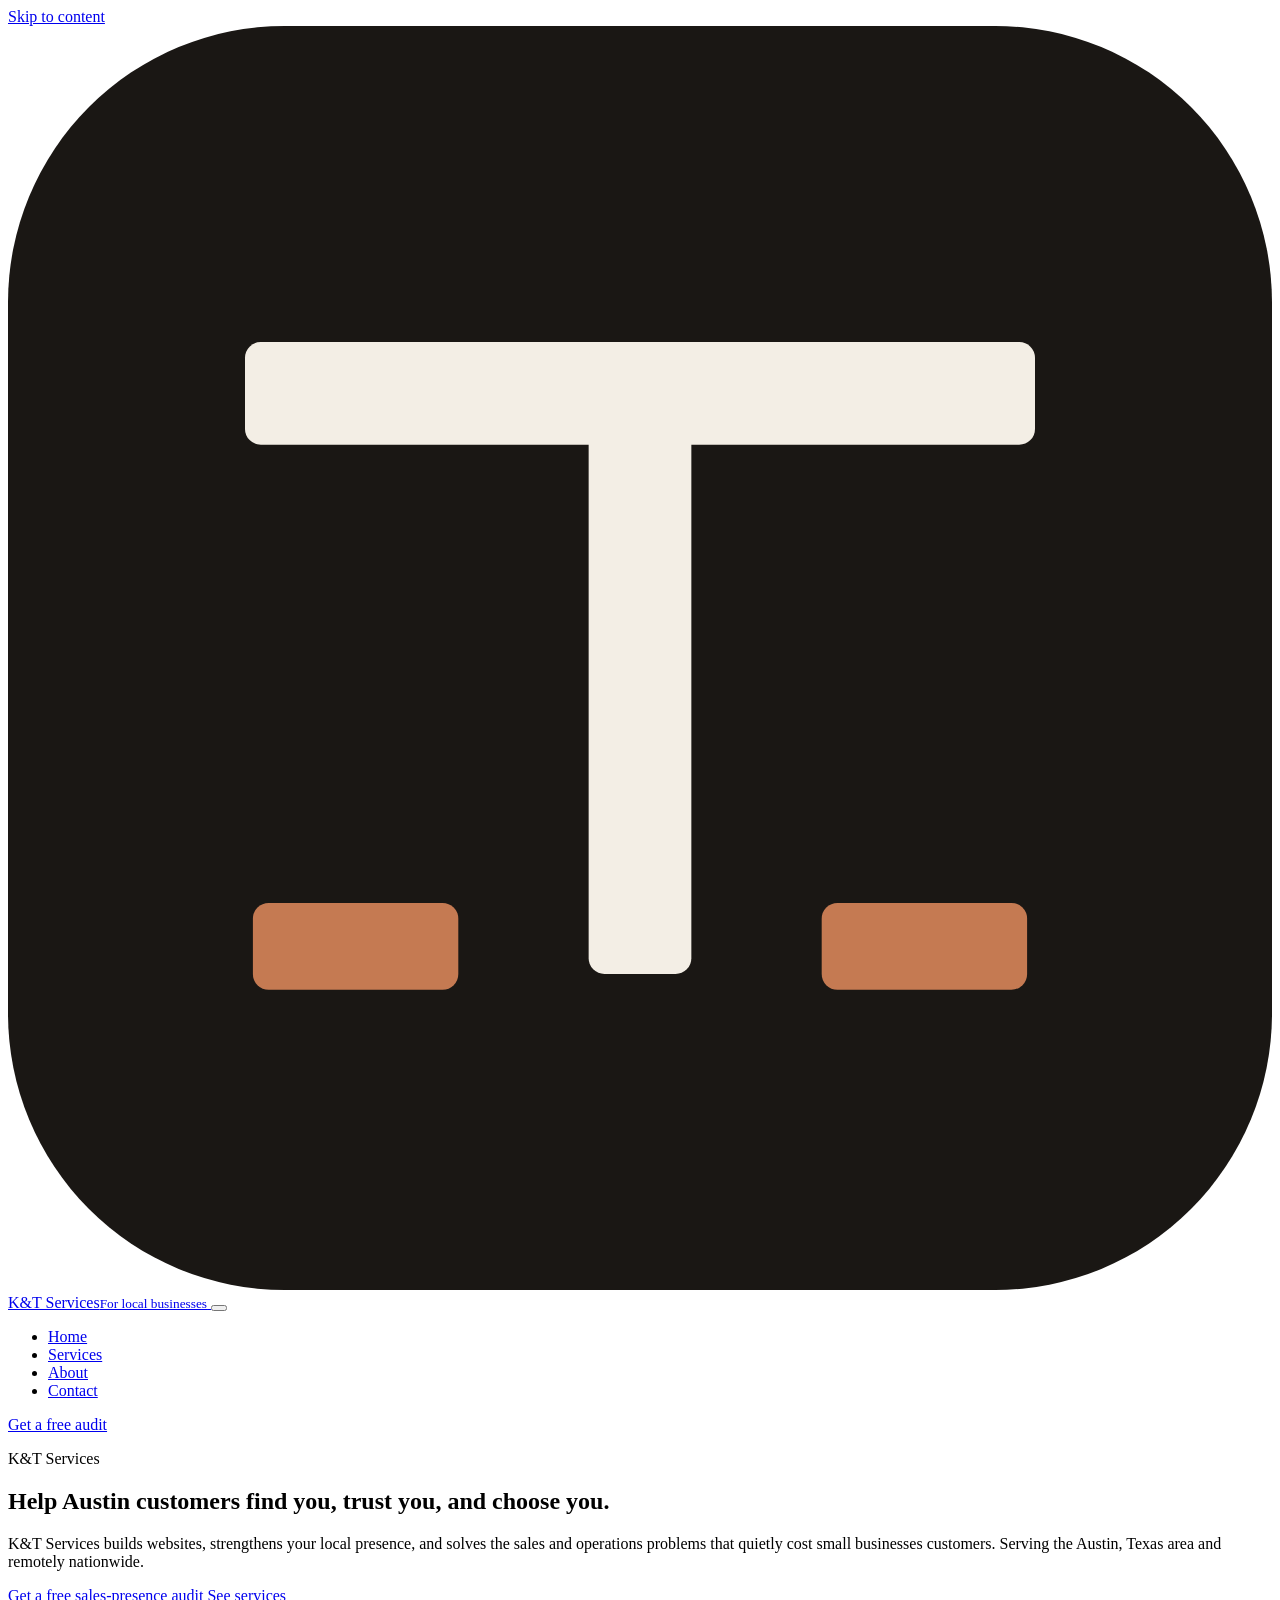
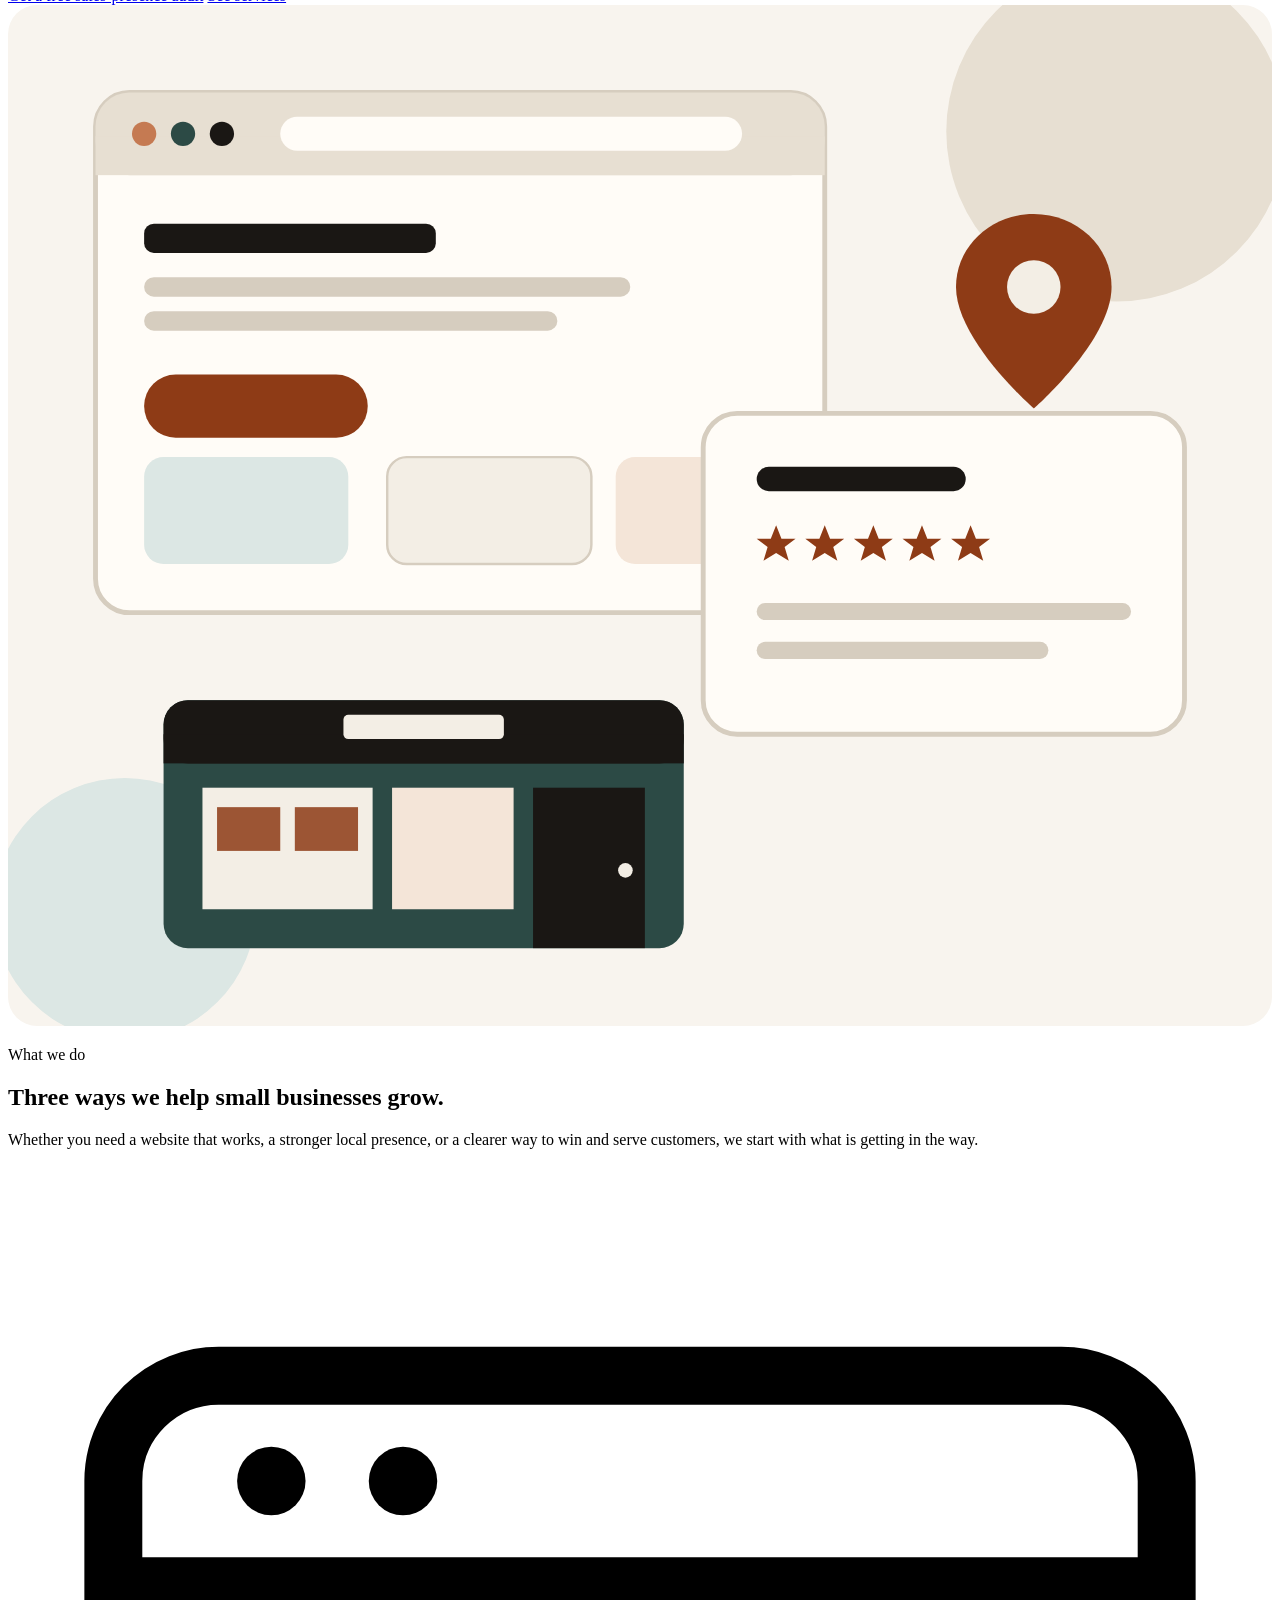
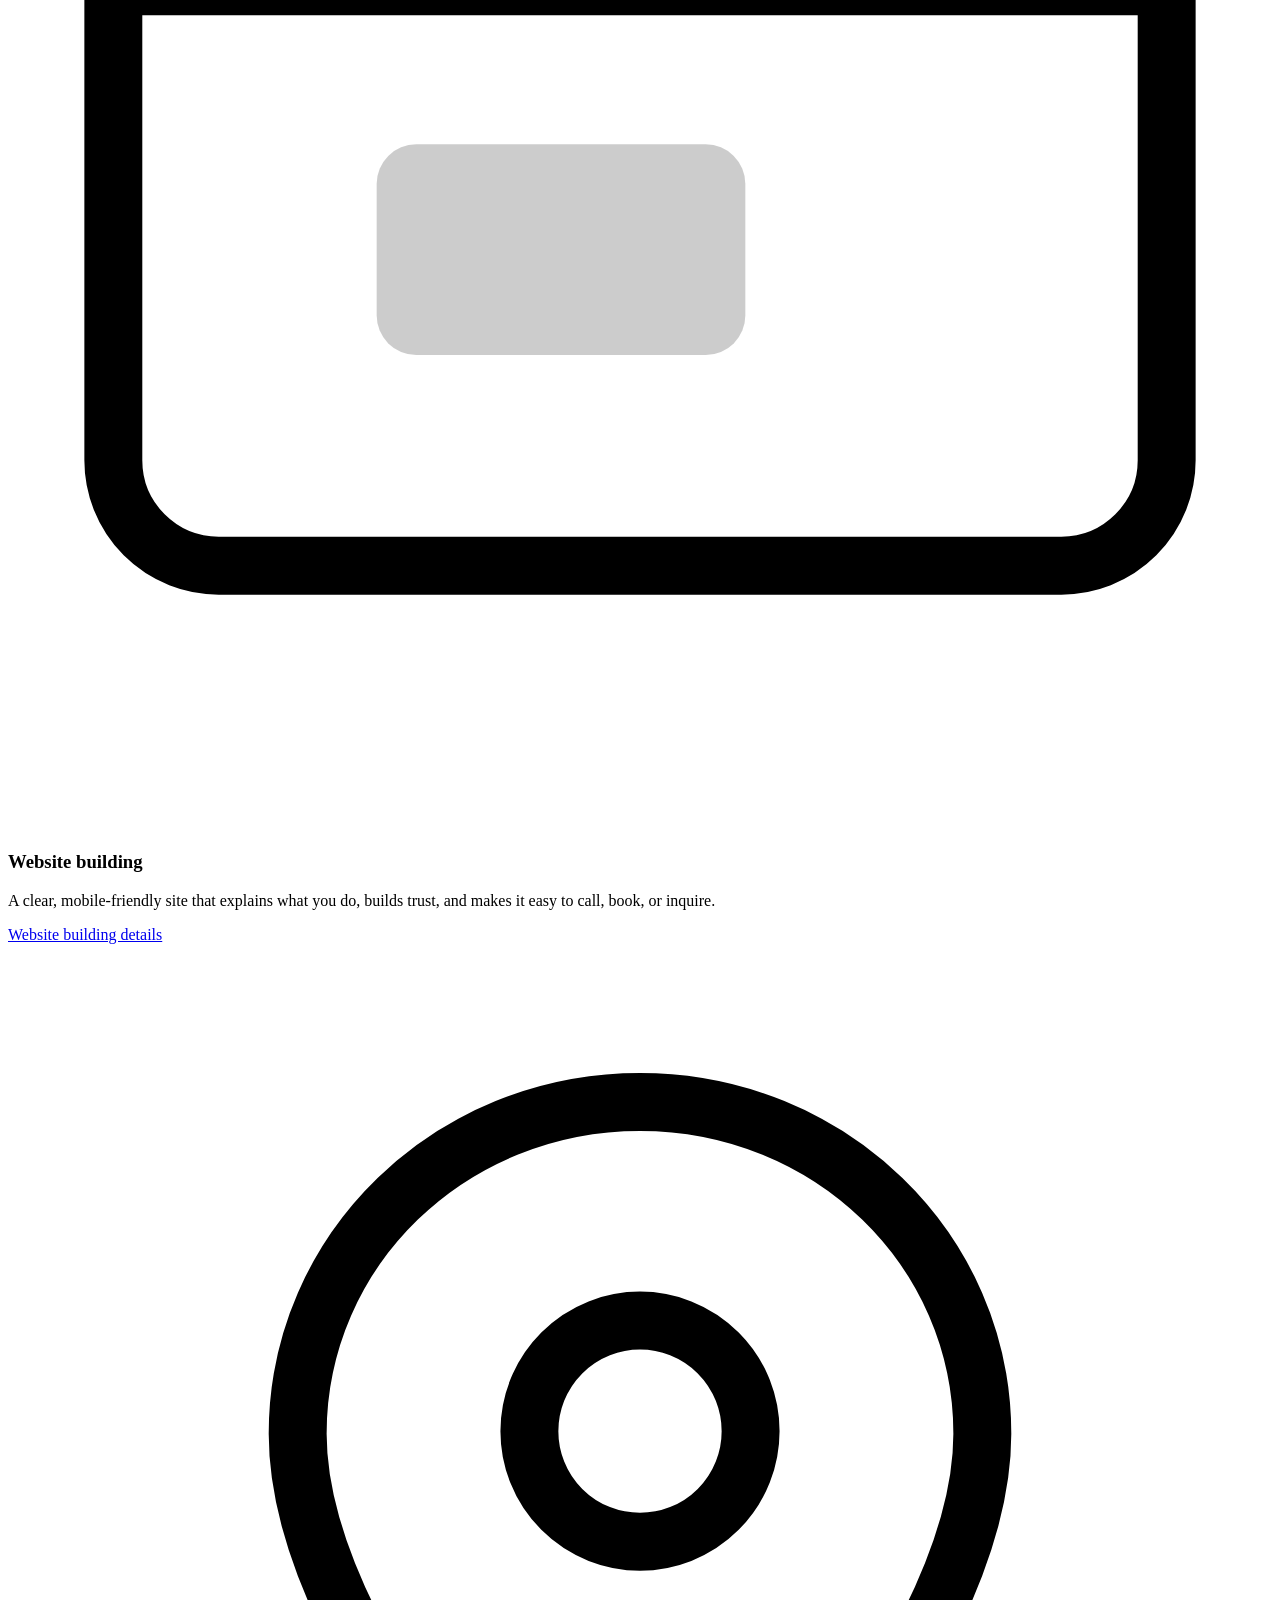
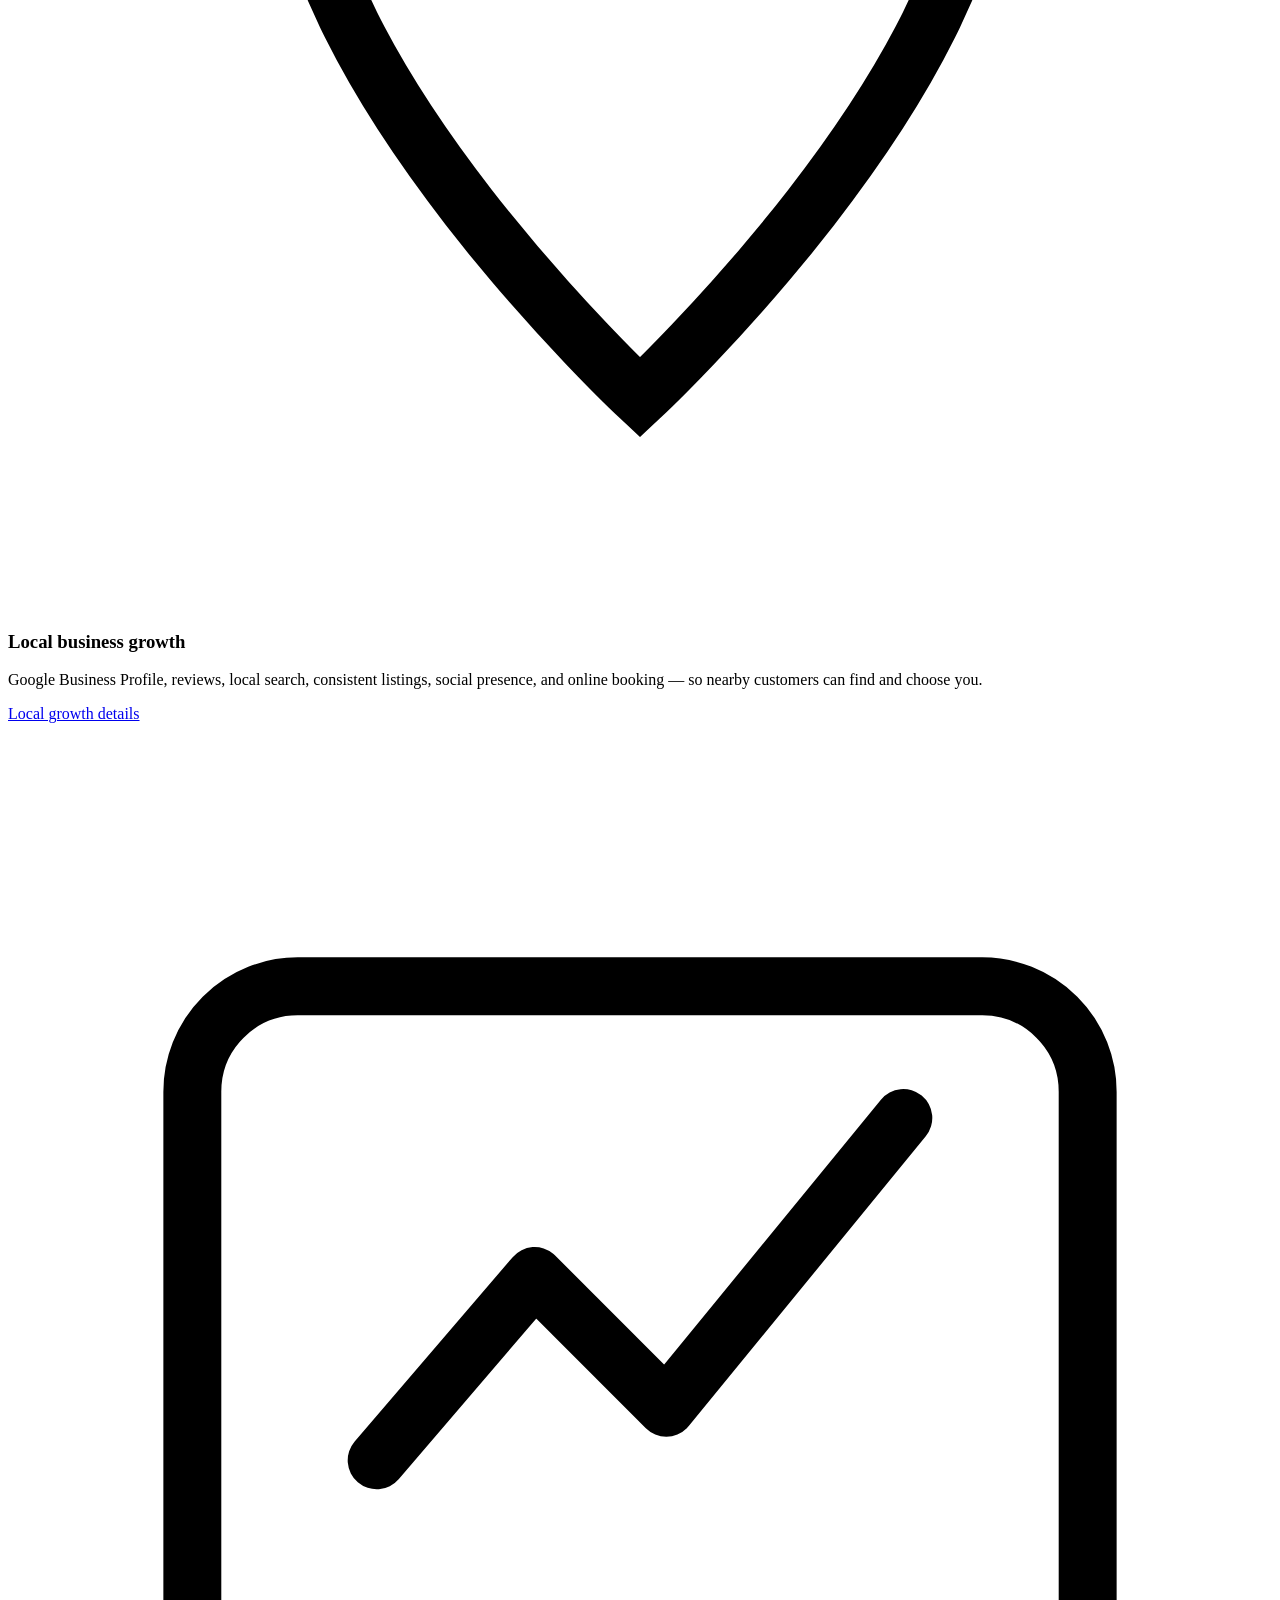
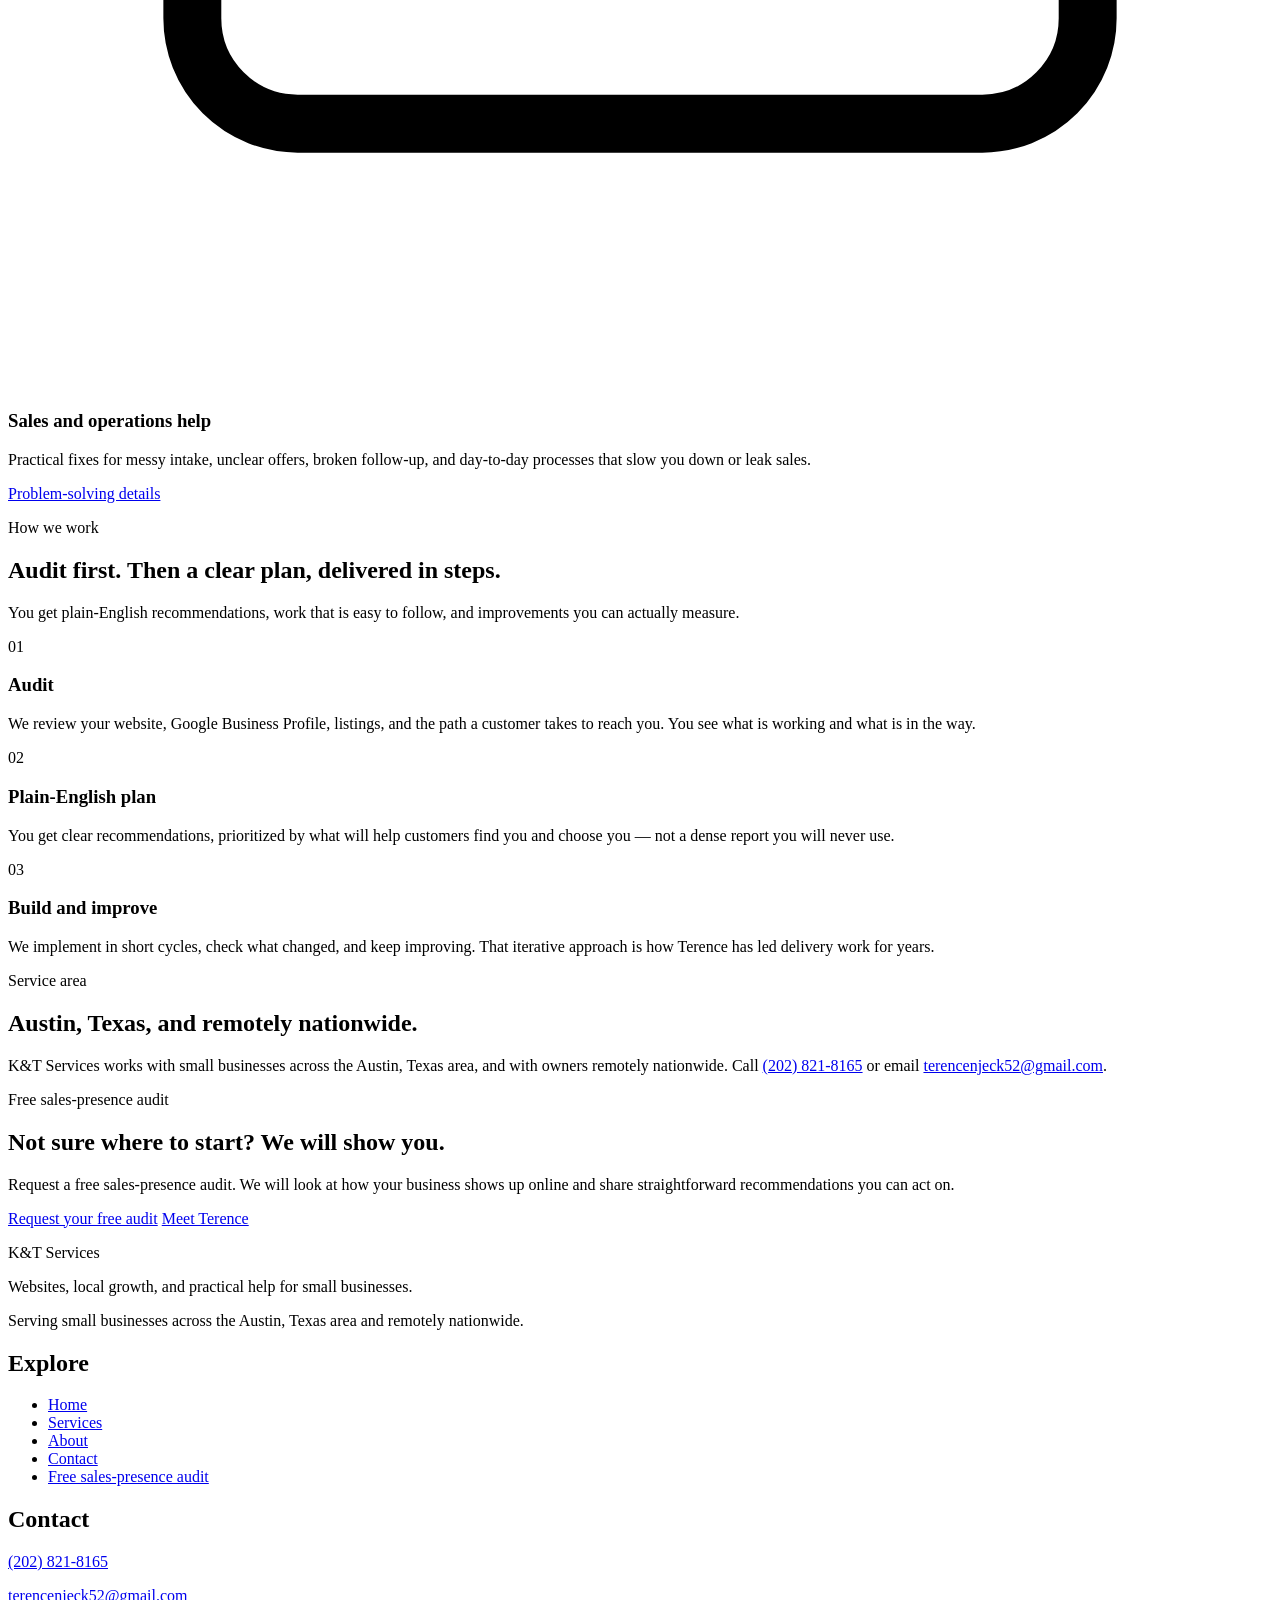
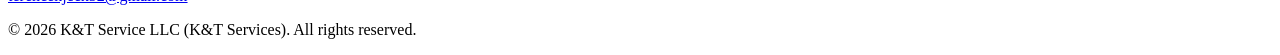
==== index.html @ d7139a8d "Austin version: change service area from DC/MD/VA to Austin, Texas" ====
<!DOCTYPE html>
<html lang="en">
<head>
  <meta charset="utf-8">
  <meta name="viewport" content="width=device-width, initial-scale=1">
  <title>K&amp;T Services | Websites &amp; Local Growth in Austin, TX</title>
  <meta name="description" content="K&amp;T Services builds websites and strengthens local visibility for small businesses in Austin, Texas, plus remote help nationwide.">
  <link rel="canonical" href="https://terencengoh.github.io/k-and-t-services/">
  <meta name="theme-color" content="#f3eee5">
  <meta property="og:type" content="website">
  <meta property="og:site_name" content="K&amp;T Services">
  <meta property="og:url" content="https://terencengoh.github.io/k-and-t-services/">
  <meta property="og:locale" content="en_US">
  <meta property="og:title" content="K&amp;T Services | Websites &amp; Local Growth in Austin, TX">
  <meta property="og:description" content="K&amp;T Services builds websites and strengthens local visibility for small businesses in Austin, Texas, plus remote help nationwide.">
  <meta name="twitter:card" content="summary">
  <meta name="twitter:title" content="K&amp;T Services | Websites &amp; Local Growth in Austin, TX">
  <meta name="twitter:description" content="K&amp;T Services builds websites and strengthens local visibility for small businesses in Austin, Texas, plus remote help nationwide.">
  <link rel="icon" href="favicon.svg" type="image/svg+xml">
  <link rel="preconnect" href="https://fonts.googleapis.com">
  <link rel="preconnect" href="https://fonts.gstatic.com" crossorigin>
  <link href="https://fonts.googleapis.com/css2?family=Source+Serif+4:opsz,wght@8..60,500;8..60,600;8..60,700&display=swap" rel="stylesheet">
  <link rel="stylesheet" href="css/styles.css">
  <script type="application/ld+json">
{
  "@context": "https://schema.org",
  "@graph": [
    {
      "@type": "ProfessionalService",
      "@id": "https://terencengoh.github.io/k-and-t-services/#business",
      "name": "K&T Services",
      "legalName": "K&T Service LLC",
      "url": "https://terencengoh.github.io/k-and-t-services/",
      "description": "K&T Services builds websites, strengthens local visibility, and helps small businesses with sales and operations. Serving small businesses across the Austin, Texas area and remotely nationwide.",
      "telephone": "+1-202-821-8165",
      "email": "terencenjeck52@gmail.com",
      "logo": {
        "@type": "ImageObject",
        "url": "https://terencengoh.github.io/k-and-t-services/favicon.svg"
      },
      "founder": {
        "@type": "Person",
        "name": "Terence Ngoh",
        "url": "https://terencengoh.github.io/k-and-t-services/about.html"
      },
      "areaServed": [
        {
          "@type": "City",
          "name": "Austin, TX"
        },
        {
          "@type": "AdministrativeArea",
          "name": "Austin metro area, Texas"
        },
        {
          "@type": "Country",
          "name": "United States"
        }
      ],
      "hasOfferCatalog": {
        "@type": "OfferCatalog",
        "name": "Small-business services",
        "itemListElement": [
          {
            "@type": "Offer",
            "itemOffered": {
              "@type": "Service",
              "name": "Website building",
              "description": "A clear, mobile-friendly website that explains what a business does, builds trust, and makes it easy to call, book, or inquire.",
              "url": "https://terencengoh.github.io/k-and-t-services/services.html#websites"
            }
          },
          {
            "@type": "Offer",
            "itemOffered": {
              "@type": "Service",
              "name": "Local business growth",
              "description": "Google Business Profile, reviews, local search, consistent listings, social presence, and online booking so nearby customers can find and choose a business.",
              "url": "https://terencengoh.github.io/k-and-t-services/services.html#local-growth"
            }
          },
          {
            "@type": "Offer",
            "itemOffered": {
              "@type": "Service",
              "name": "Sales and operations help",
              "description": "Practical fixes for messy intake, unclear offers, broken follow-up, and day-to-day processes that slow a small business down or leak sales.",
              "url": "https://terencengoh.github.io/k-and-t-services/services.html#problem-solving"
            }
          },
          {
            "@type": "Offer",
            "itemOffered": {
              "@type": "Service",
              "name": "Free sales-presence audit",
              "description": "A review of how a business shows up online, with straightforward recommendations the owner can act on.",
              "url": "https://terencengoh.github.io/k-and-t-services/contact.html"
            }
          }
        ]
      },
      "contactPoint": {
        "@type": "ContactPoint",
        "telephone": "+1-202-821-8165",
        "email": "terencenjeck52@gmail.com",
        "contactType": "customer support",
        "areaServed": [
          "Austin, TX",
          "United States"
        ],
        "availableLanguage": "English"
      }
    },
    {
      "@type": "WebSite",
      "@id": "https://terencengoh.github.io/k-and-t-services/#website",
      "url": "https://terencengoh.github.io/k-and-t-services/",
      "name": "K&T Services",
      "publisher": {
        "@id": "https://terencengoh.github.io/k-and-t-services/#business"
      },
      "inLanguage": "en"
    }
  ]
}
  </script>
</head>
<body>
  <a class="skip-link" href="#main">Skip to content</a>
  <header class="site-header">
    <div class="header-inner">
      <a class="logo" href="index.html">
        <svg class="logo-mark" viewBox="0 0 32 32" aria-hidden="true" focusable="false">
  <rect width="32" height="32" rx="7" fill="#1a1714"/>
  <rect x="6" y="8" width="20" height="2.6" rx="0.4" fill="#f3eee5"/>
  <rect x="14.7" y="8" width="2.6" height="16" rx="0.4" fill="#f3eee5"/>
  <rect x="6.2" y="22.2" width="5.2" height="2.2" rx="0.4" fill="#c57a52"/>
  <rect x="20.6" y="22.2" width="5.2" height="2.2" rx="0.4" fill="#c57a52"/>
</svg>
        <span class="wordmark">K&amp;T Services<small>For local businesses</small></span>
      </a>
      <button class="nav-toggle" id="nav-toggle" type="button" aria-expanded="false" aria-controls="site-nav" aria-label="Open menu">
        <span class="nav-toggle-bars"></span>
      </button>
      <nav class="site-nav" id="site-nav" aria-label="Primary">
        <ul>
          <li><a href="index.html" aria-current="page">Home</a></li>
          <li><a href="services.html">Services</a></li>
          <li><a href="about.html">About</a></li>
          <li><a href="contact.html">Contact</a></li>
        </ul>
        <a class="btn header-cta" href="contact.html?service=audit">Get a free audit</a>
      </nav>
    </div>
  </header>
  <main id="main">
    <section class="hero">
      <div class="wrap hero-grid">
        <div>
          <p class="hero-kicker">K&amp;T Services</p>
          <h1>Help Austin customers find you, trust you, and choose you.</h1>
          <p class="lede">K&amp;T Services builds websites, strengthens your local presence, and solves the sales and operations problems that quietly cost small businesses customers. Serving the Austin, Texas area and remotely nationwide.</p>
          <div class="btn-row">
            <a class="btn btn-primary" href="contact.html?service=audit">Get a free sales-presence audit</a>
            <a class="btn btn-secondary" href="services.html">See services</a>
          </div>
        </div>
        <div class="hero-art">
          <svg viewBox="0 0 520 420" xmlns="http://www.w3.org/2000/svg" role="img" aria-labelledby="hero-art-title">
  <title id="hero-art-title">A local storefront, a simple website, and customer reviews working together</title>
  <rect x="0" y="0" width="520" height="420" rx="12" fill="#f8f4ee"/>
  <circle cx="456" cy="52" r="70" fill="#e7dfd2"/>
  <circle cx="48" cy="372" r="54" fill="#dce7e4"/>
  <!-- Browser -->
  <g>
    <rect x="36" y="36" width="300" height="214" rx="14" fill="#fffcf7" stroke="#d6cdbf" stroke-width="2"/>
    <rect x="36" y="36" width="300" height="34" rx="14" fill="#e7dfd2"/>
    <rect x="36" y="54" width="300" height="16" fill="#e7dfd2"/>
    <circle cx="56" cy="53" r="5" fill="#c57a52"/>
    <circle cx="72" cy="53" r="5" fill="#2c4a45"/>
    <circle cx="88" cy="53" r="5" fill="#1a1714"/>
    <rect x="112" y="46" width="190" height="14" rx="7" fill="#fffcf7"/>
    <rect x="56" y="90" width="120" height="12" rx="4" fill="#1a1714"/>
    <rect x="56" y="112" width="200" height="8" rx="4" fill="#d6cdbf"/>
    <rect x="56" y="126" width="170" height="8" rx="4" fill="#d6cdbf"/>
    <rect x="56" y="152" width="92" height="26" rx="13" fill="#8e3b16"/>
    <rect x="156" y="186" width="84" height="44" rx="8" fill="#f3eee5" stroke="#d6cdbf"/>
    <rect x="250" y="186" width="64" height="44" rx="8" fill="#f4e5d8"/>
    <rect x="56" y="186" width="84" height="44" rx="8" fill="#dce7e4"/>
  </g>
  <!-- Review card -->
  <g>
    <rect x="286" y="168" width="198" height="132" rx="14" fill="#fffcf7" stroke="#d6cdbf" stroke-width="2"/>
    <rect x="308" y="190" width="86" height="10" rx="5" fill="#1a1714"/>
    <g fill="#8e3b16" transform="translate(308 214)">
      <path d="M8 0l2.2 5.6H16l-4.5 3.4 1.7 5.6L8 11.4 2.8 14.6 4.5 9 0 5.6h5.8z"/>
      <path d="M28 0l2.2 5.6H36l-4.5 3.4 1.7 5.6L28 11.4 22.8 14.6 24.5 9 20 5.6h5.8z"/>
      <path d="M48 0l2.2 5.6H56l-4.5 3.4 1.7 5.6L48 11.4 42.8 14.6 44.5 9 40 5.6h5.8z"/>
      <path d="M68 0l2.2 5.6H76l-4.5 3.4 1.7 5.6L68 11.4 62.8 14.6 64.5 9 60 5.6h5.8z"/>
      <path d="M88 0l2.2 5.6H96l-4.5 3.4 1.7 5.6L88 11.4 82.8 14.6 84.5 9 80 5.6h5.8z"/>
    </g>
    <rect x="308" y="246" width="154" height="7" rx="3.5" fill="#d6cdbf"/>
    <rect x="308" y="262" width="120" height="7" rx="3.5" fill="#d6cdbf"/>
  </g>
  <!-- Storefront -->
  <g>
    <rect x="64" y="286" width="214" height="102" rx="10" fill="#2c4a45"/>
    <rect x="64" y="286" width="214" height="26" fill="#1a1714" rx="10"/>
    <rect x="64" y="300" width="214" height="12" fill="#1a1714"/>
    <rect x="138" y="292" width="66" height="10" rx="2" fill="#f3eee5"/>
    <rect x="80" y="322" width="70" height="50" fill="#f3eee5"/>
    <rect x="158" y="322" width="50" height="50" fill="#f4e5d8"/>
    <rect x="216" y="322" width="46" height="66" fill="#1a1714"/>
    <circle cx="254" cy="356" r="3" fill="#f3eee5"/>
    <rect x="86" y="330" width="26" height="18" fill="#8e3b16" opacity="0.85"/>
    <rect x="118" y="330" width="26" height="18" fill="#8e3b16" opacity="0.85"/>
  </g>
  <!-- Pin -->
  <g transform="translate(390 86)">
    <path fill="#8e3b16" d="M32 0c17.7 0 32 13.4 32 30 0 22-32 50-32 50S0 52 0 30C0 13.4 14.3 0 32 0z"/>
    <circle cx="32" cy="30" r="11" fill="#f3eee5"/>
  </g>
</svg>
        </div>
      </div>
    </section>

    <section class="section band" aria-labelledby="services-heading">
      <div class="wrap">
        <div class="section-head">
          <p class="section-kicker">What we do</p>
          <h2 id="services-heading">Three ways we help small businesses grow.</h2>
          <p class="muted">Whether you need a website that works, a stronger local presence, or a clearer way to win and serve customers, we start with what is getting in the way.</p>
        </div>
        <div class="card-grid">
          <article class="card">
            <svg class="card-icon" viewBox="0 0 48 48" aria-hidden="true" focusable="false">
  <rect x="4" y="8" width="40" height="30" rx="4" fill="none" stroke="currentColor" stroke-width="2.2"/>
  <path d="M4 16h40" fill="none" stroke="currentColor" stroke-width="2.2"/>
  <circle cx="10" cy="12" r="1.3" fill="currentColor"/>
  <circle cx="15" cy="12" r="1.3" fill="currentColor"/>
  <rect x="14" y="22" width="14" height="8" rx="1.5" fill="currentColor" opacity="0.2"/>
</svg>
            <h3>Website building</h3>
            <p>A clear, mobile-friendly site that explains what you do, builds trust, and makes it easy to call, book, or inquire.</p>
            <a class="card-link" href="services.html#websites">Website building details</a>
          </article>
          <article class="card">
            <svg class="card-icon" viewBox="0 0 48 48" aria-hidden="true" focusable="false">
  <path d="M24 6c7.2 0 13 5.6 13 12.6 0 9.3-13 21.4-13 21.4S11 27.9 11 18.6C11 11.6 16.8 6 24 6z" fill="none" stroke="currentColor" stroke-width="2.2"/>
  <circle cx="24" cy="18.5" r="4.2" fill="none" stroke="currentColor" stroke-width="2.2"/>
</svg>
            <h3>Local business growth</h3>
            <p>Google Business Profile, reviews, local search, consistent listings, social presence, and online booking — so nearby customers can find and choose you.</p>
            <a class="card-link" href="services.html#local-growth">Local growth details</a>
          </article>
          <article class="card">
            <svg class="card-icon" viewBox="0 0 48 48" aria-hidden="true" focusable="false">
  <rect x="7" y="10" width="34" height="28" rx="4" fill="none" stroke="currentColor" stroke-width="2.2"/>
  <path d="M14 28l6-7 5 5 9-11" fill="none" stroke="currentColor" stroke-width="2.2" stroke-linecap="round" stroke-linejoin="round"/>
</svg>
            <h3>Sales and operations help</h3>
            <p>Practical fixes for messy intake, unclear offers, broken follow-up, and day-to-day processes that slow you down or leak sales.</p>
            <a class="card-link" href="services.html#problem-solving">Problem-solving details</a>
          </article>
        </div>
      </div>
    </section>

    <section class="section" aria-labelledby="how-heading">
      <div class="wrap">
        <div class="section-head">
          <p class="section-kicker">How we work</p>
          <h2 id="how-heading">Audit first. Then a clear plan, delivered in steps.</h2>
          <p class="muted">You get plain-English recommendations, work that is easy to follow, and improvements you can actually measure.</p>
        </div>
        <div class="steps">
          <article class="step">
            <span class="step-num">01</span>
            <h3>Audit</h3>
            <p>We review your website, Google Business Profile, listings, and the path a customer takes to reach you. You see what is working and what is in the way.</p>
          </article>
          <article class="step">
            <span class="step-num">02</span>
            <h3>Plain-English plan</h3>
            <p>You get clear recommendations, prioritized by what will help customers find you and choose you — not a dense report you will never use.</p>
          </article>
          <article class="step">
            <span class="step-num">03</span>
            <h3>Build and improve</h3>
            <p>We implement in short cycles, check what changed, and keep improving. That iterative approach is how Terence has led delivery work for years.</p>
          </article>
        </div>
      </div>
    </section>

    <section class="section band" aria-labelledby="area-heading">
      <div class="wrap">
        <div class="section-head">
          <p class="section-kicker">Service area</p>
          <h2 id="area-heading">Austin, Texas, and remotely nationwide.</h2>
          <p>K&amp;T Services works with small businesses across the Austin, Texas area, and with owners remotely nationwide. Call <a href="tel:+12028218165">(202) 821-8165</a> or email <a href="mailto:terencenjeck52@gmail.com">terencenjeck52@gmail.com</a>.</p>
        </div>
      </div>
    </section>

    <section class="section band-ink" aria-labelledby="audit-heading">
      <div class="wrap">
        <div class="section-head">
          <p class="section-kicker">Free sales-presence audit</p>
          <h2 id="audit-heading">Not sure where to start? We will show you.</h2>
          <p>Request a free sales-presence audit. We will look at how your business shows up online and share straightforward recommendations you can act on.</p>
          <div class="btn-row">
            <a class="btn btn-light" href="contact.html?service=audit">Request your free audit</a>
            <a class="btn btn-ghost" href="about.html">Meet Terence</a>
          </div>
        </div>
      </div>
    </section>
  </main>
  <footer class="site-footer">
    <div class="wrap footer-grid">
      <div>
        <p class="wordmark">K&amp;T Services</p>
        <p>Websites, local growth, and practical help for small businesses.</p>
        <p>Serving small businesses across the Austin, Texas area and remotely nationwide.</p>
      </div>
      <nav class="footer-nav" aria-label="Footer">
        <h2>Explore</h2>
        <ul>
          <li><a href="index.html">Home</a></li>
          <li><a href="services.html">Services</a></li>
          <li><a href="about.html">About</a></li>
          <li><a href="contact.html">Contact</a></li>
          <li><a href="contact.html?service=audit">Free sales-presence audit</a></li>
        </ul>
      </nav>
      <div class="footer-contact">
        <h2>Contact</h2>
        <p><a href="tel:+12028218165">(202) 821-8165</a></p>
        <p><a href="mailto:terencenjeck52@gmail.com">terencenjeck52@gmail.com</a></p>
      </div>
    </div>
    <div class="wrap footer-meta">
      <p>&copy; <span data-year>2026</span> K&amp;T Service LLC (K&amp;T Services). All rights reserved.</p>
    </div>
  </footer>
  <script src="js/main.js" defer></script>
</body>
</html>
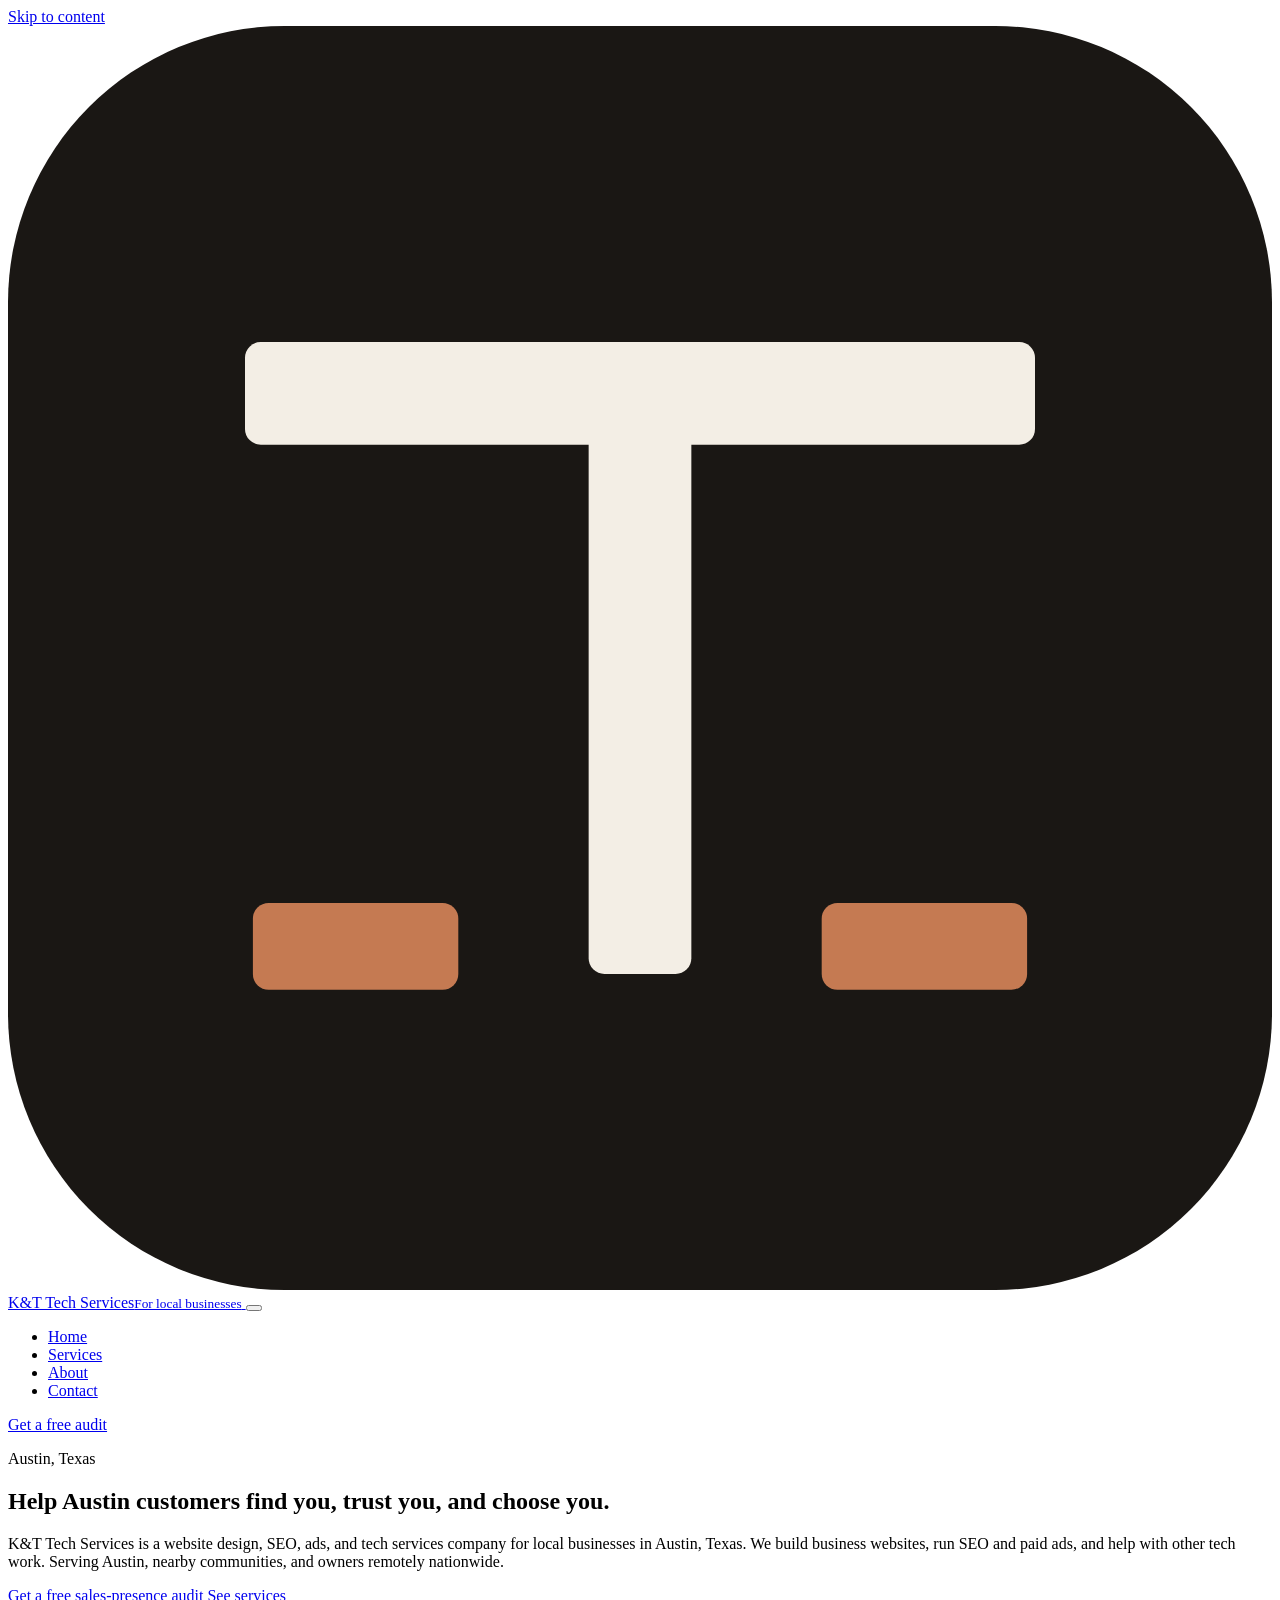
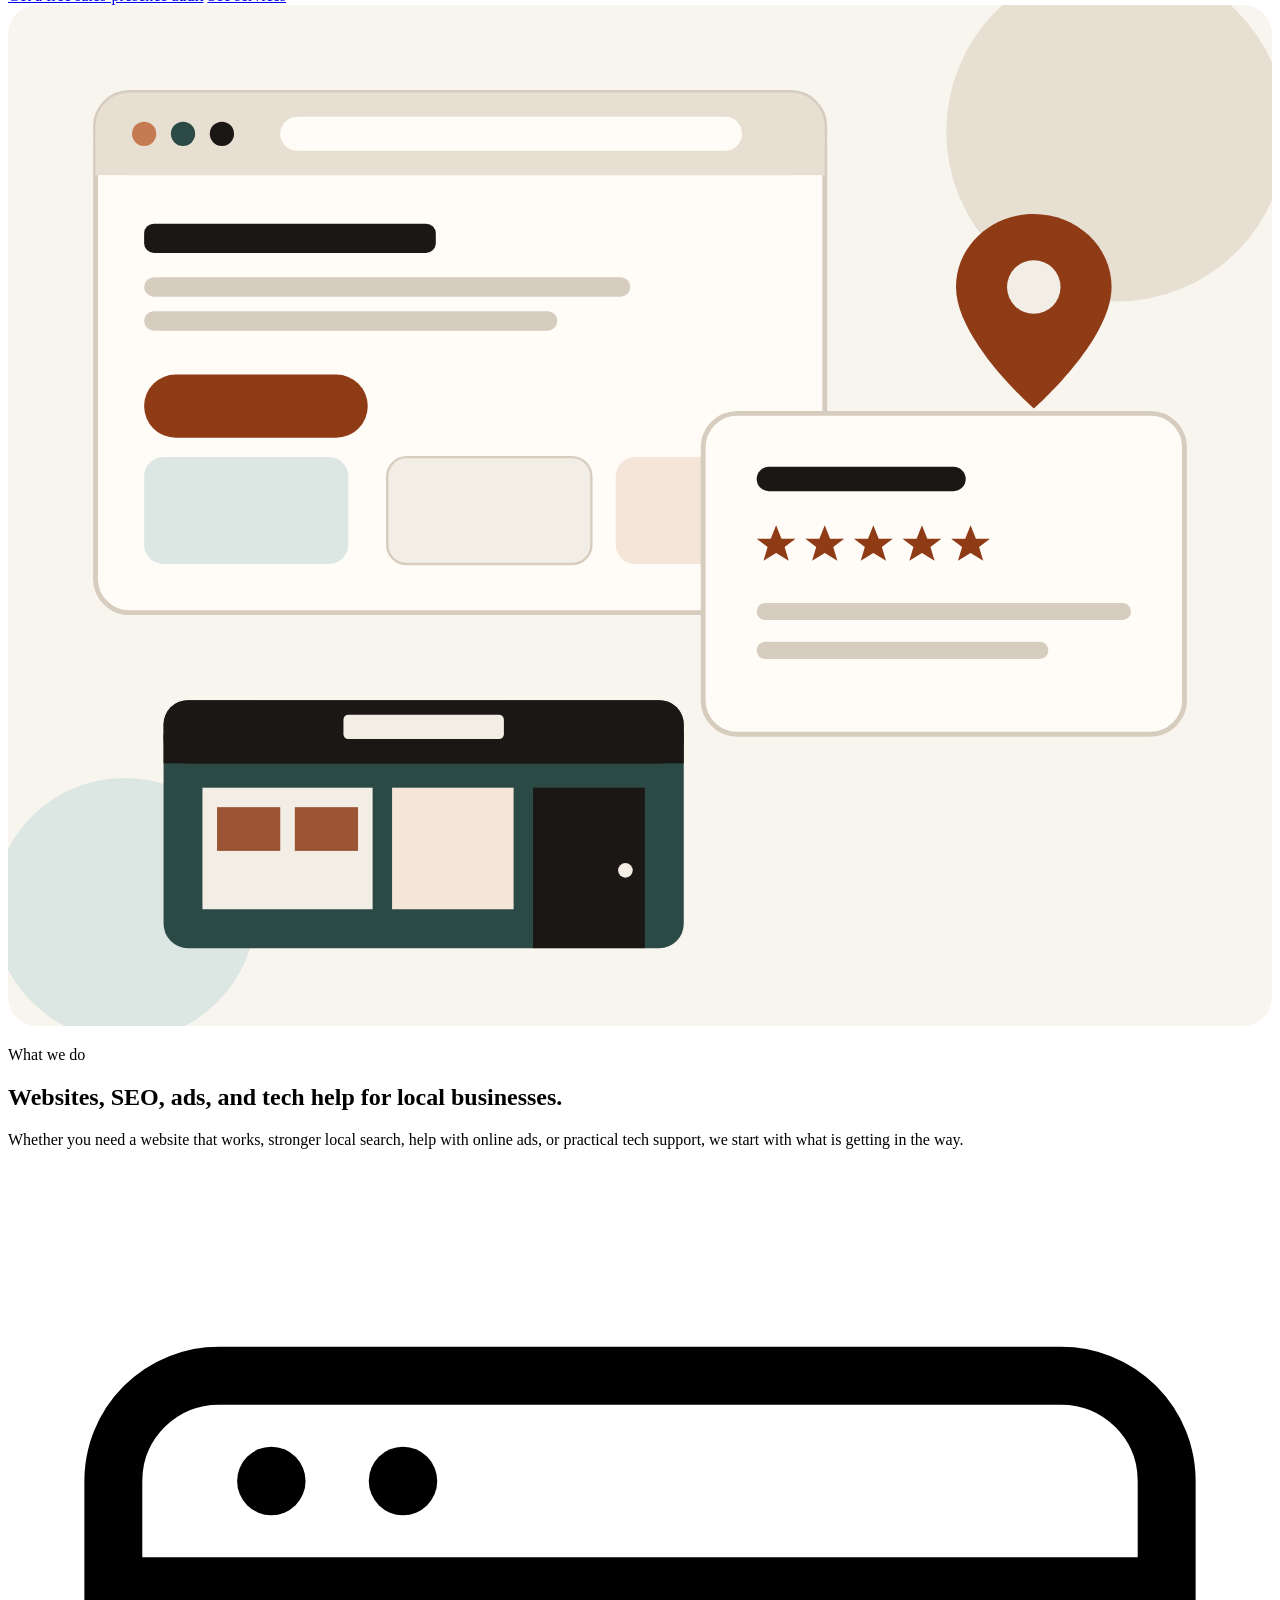
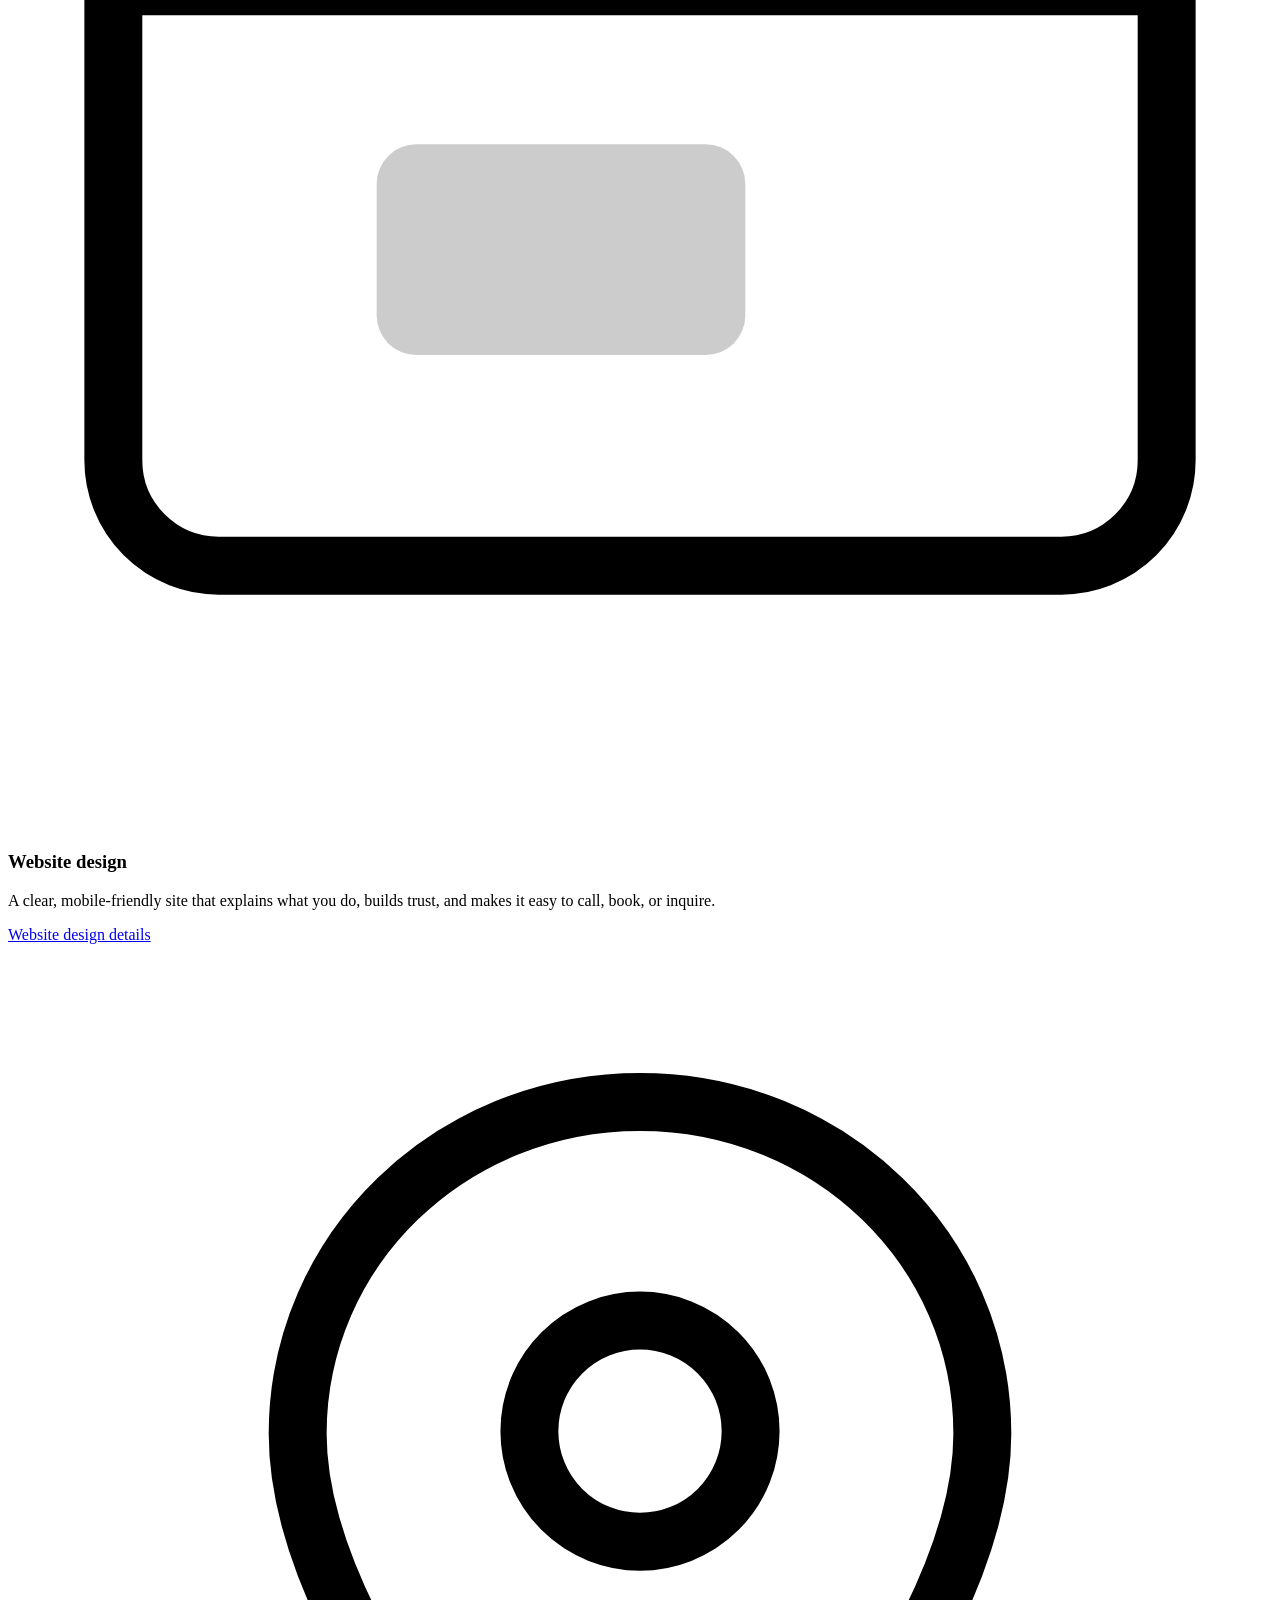
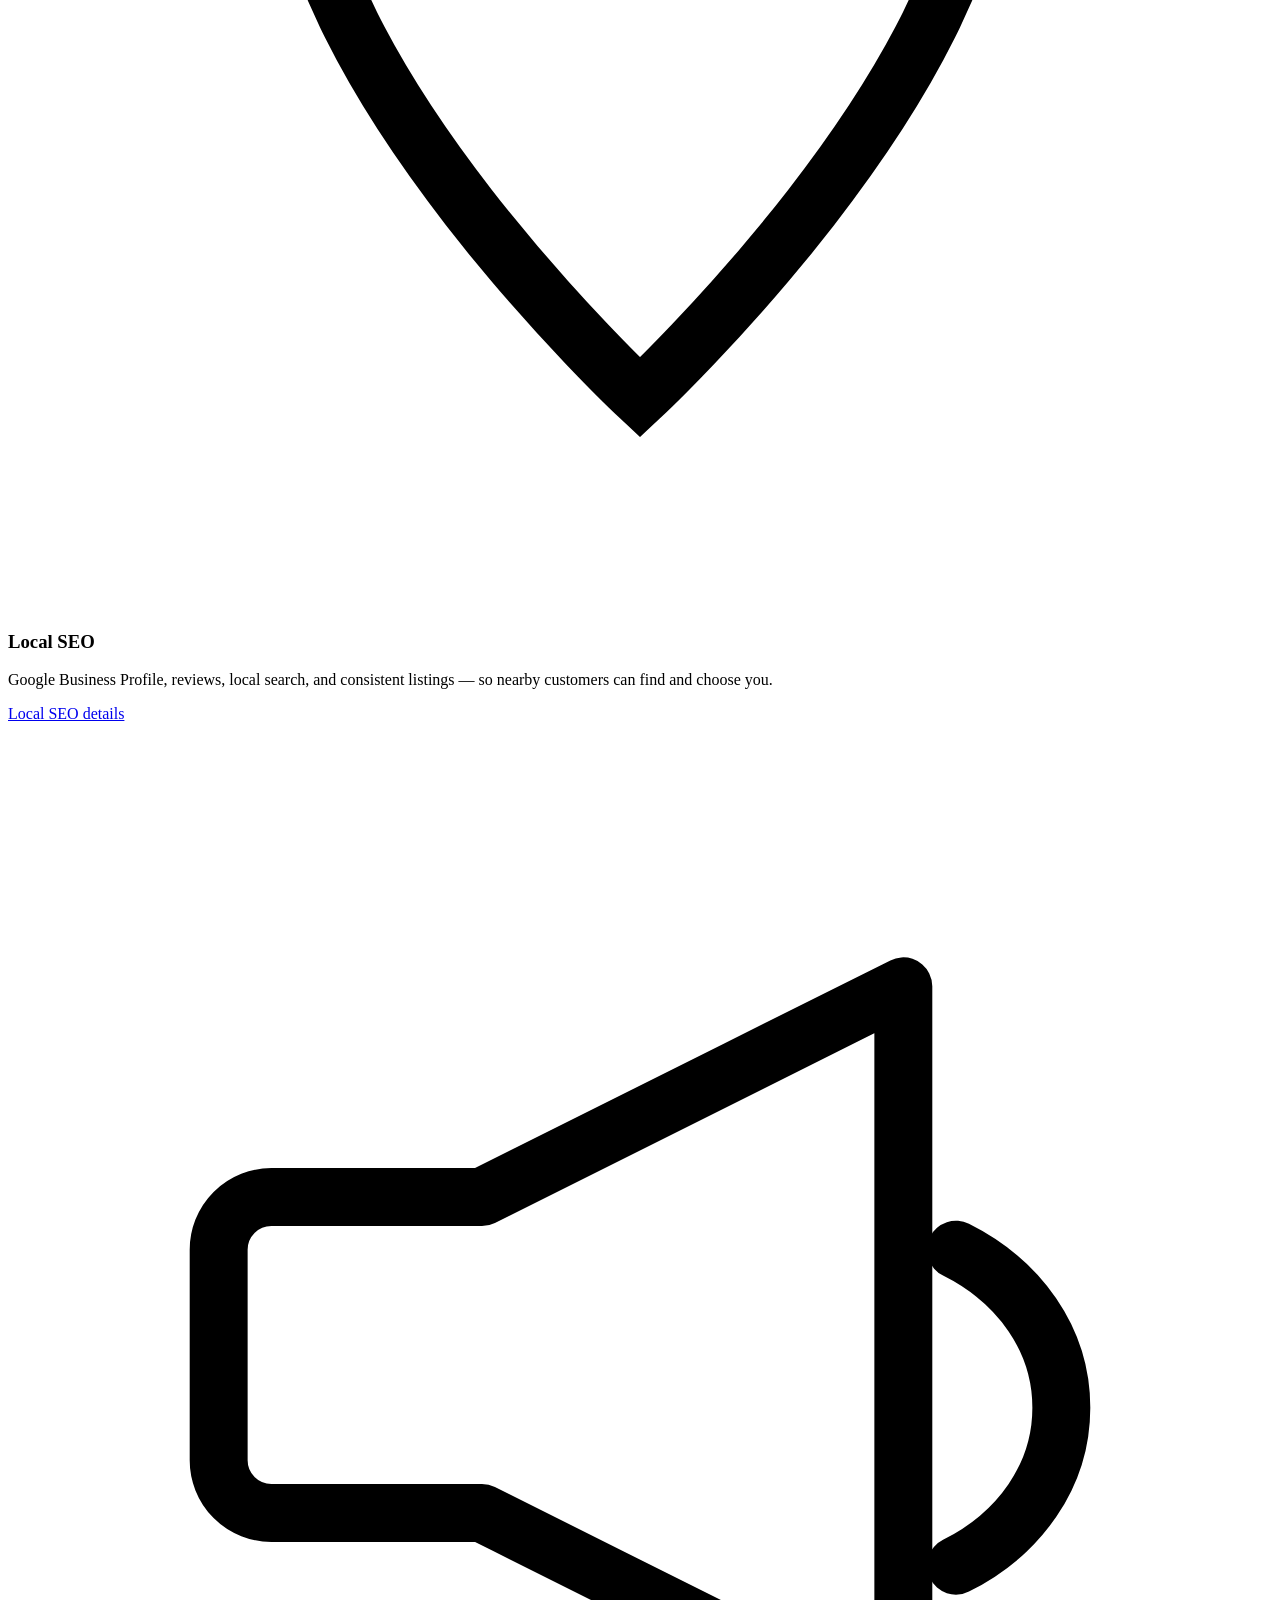
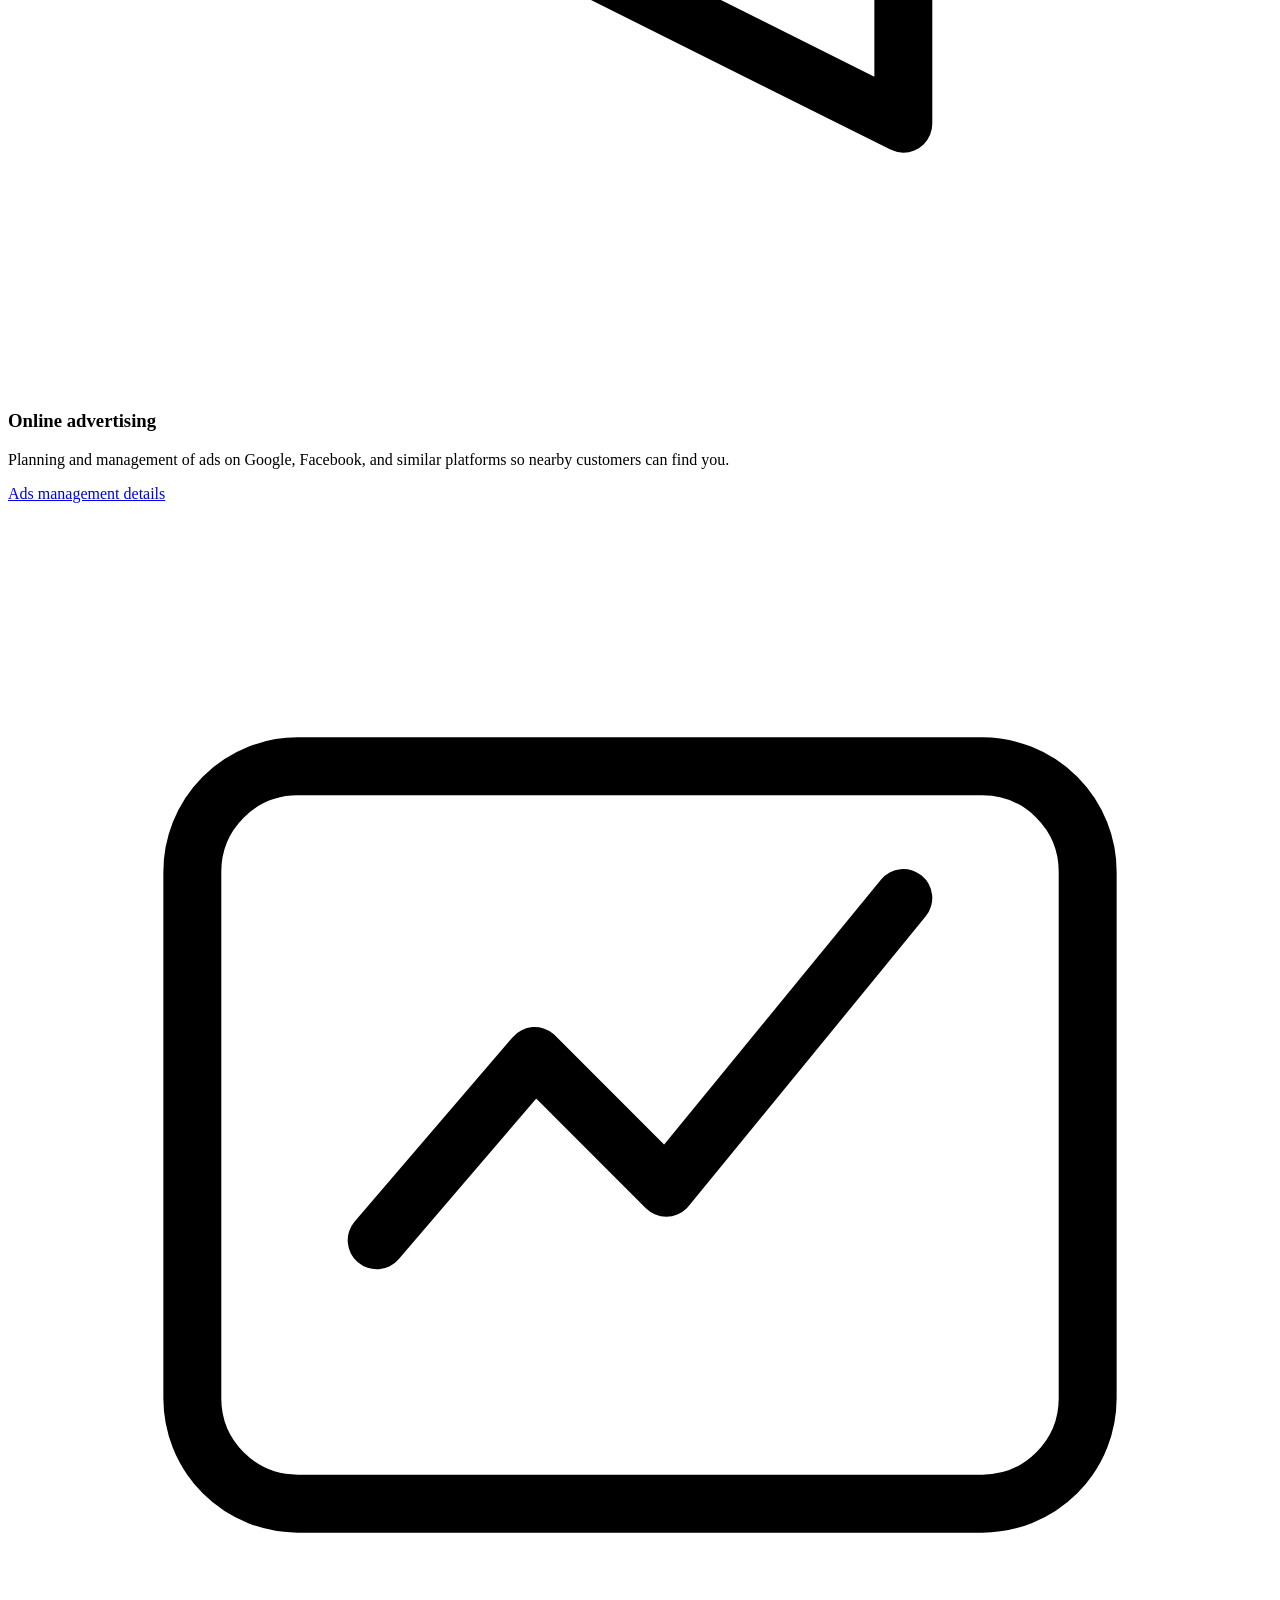
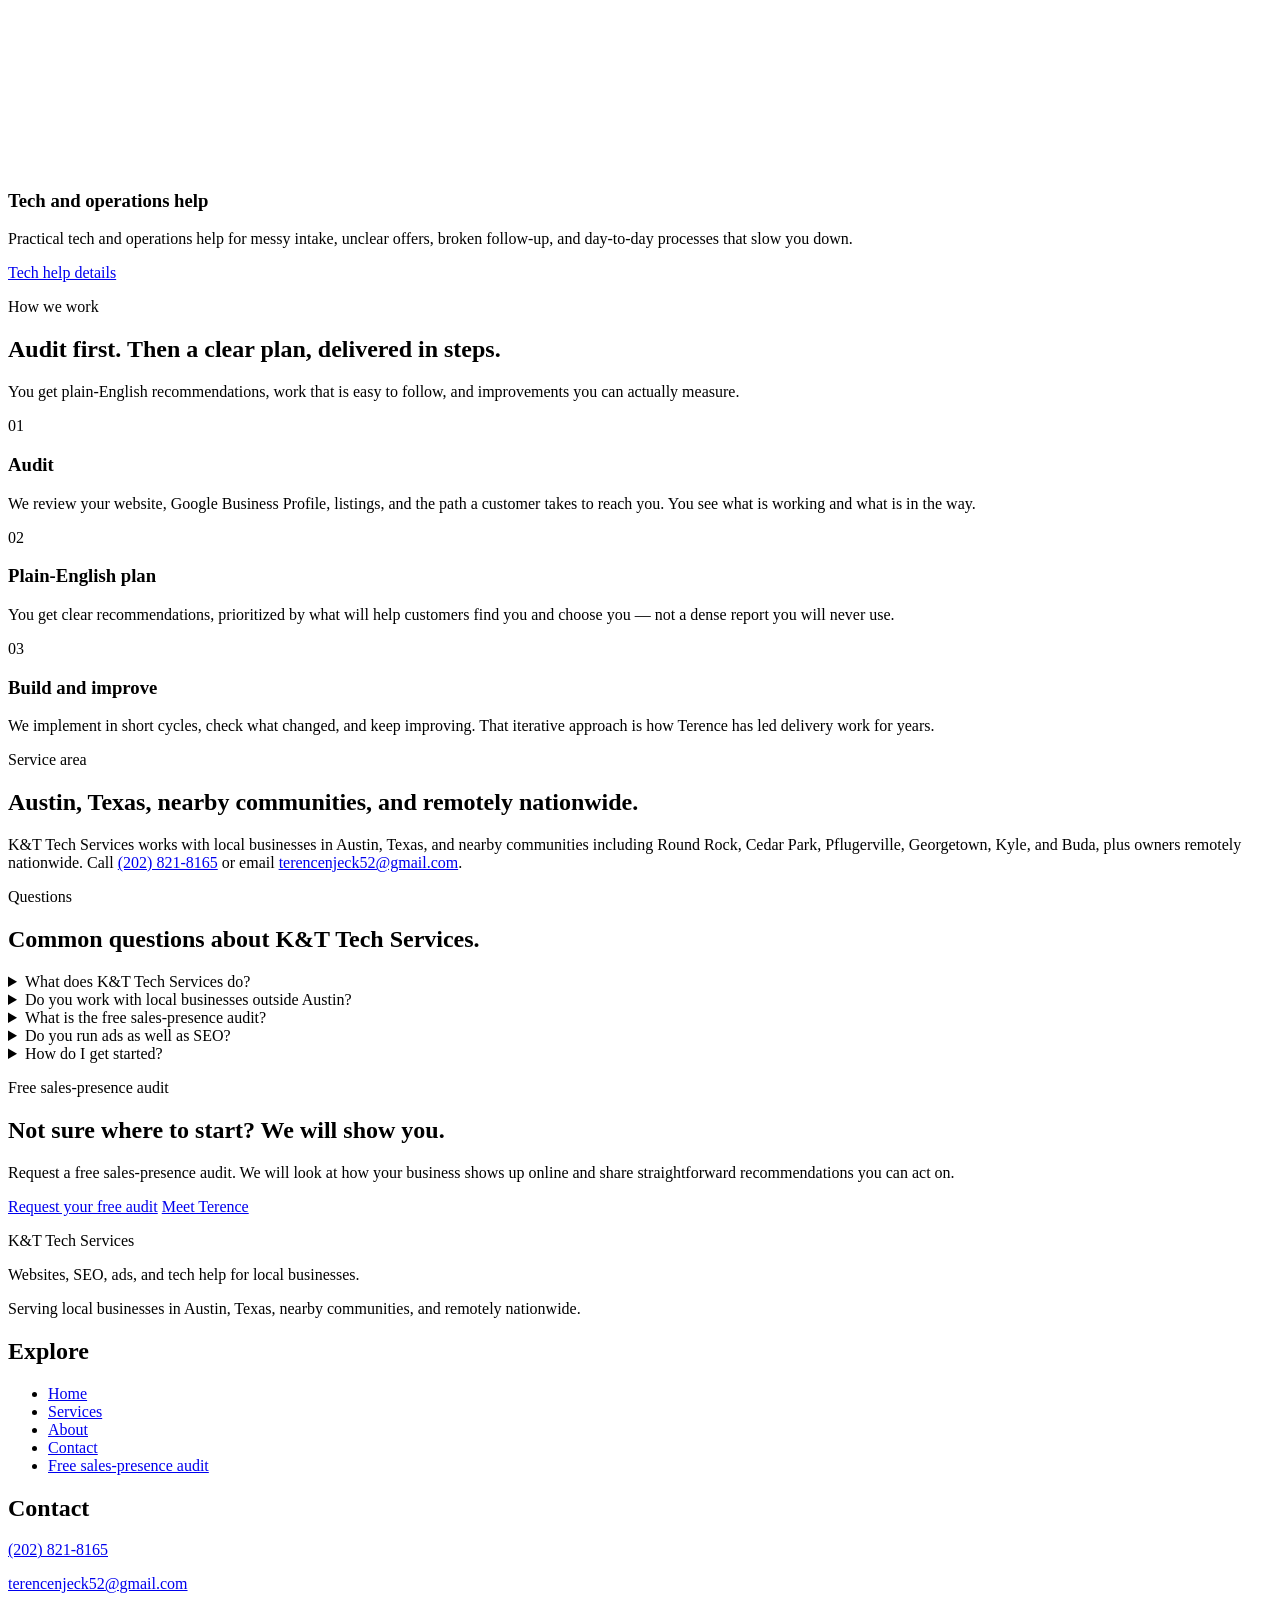
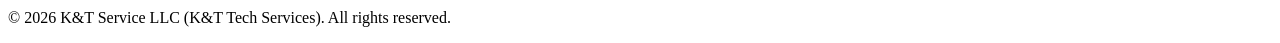
==== commit bbf19f0f: "SEO: rebrand to K&T Tech Services and add ads, Austin schema, and on-page metadata" ====
--- a/index.html
+++ b/index.html
@@ -3,19 +3,19 @@
 <head>
   <meta charset="utf-8">
   <meta name="viewport" content="width=device-width, initial-scale=1">
-  <title>K&amp;T Services | Websites &amp; Local Growth in Austin, TX</title>
-  <meta name="description" content="K&amp;T Services builds websites and strengthens local visibility for small businesses in Austin, Texas, plus remote help nationwide.">
+  <title>K&amp;T Tech Services | Websites, SEO &amp; Ads in Austin, TX</title>
+  <meta name="description" content="K&amp;T Tech Services builds websites, runs SEO and online ads, and handles tech work for local businesses in Austin, Texas.">
   <link rel="canonical" href="https://terencengoh.github.io/k-and-t-services/">
   <meta name="theme-color" content="#f3eee5">
   <meta property="og:type" content="website">
-  <meta property="og:site_name" content="K&amp;T Services">
+  <meta property="og:site_name" content="K&amp;T Tech Services">
   <meta property="og:url" content="https://terencengoh.github.io/k-and-t-services/">
   <meta property="og:locale" content="en_US">
-  <meta property="og:title" content="K&amp;T Services | Websites &amp; Local Growth in Austin, TX">
-  <meta property="og:description" content="K&amp;T Services builds websites and strengthens local visibility for small businesses in Austin, Texas, plus remote help nationwide.">
+  <meta property="og:title" content="K&amp;T Tech Services | Websites, SEO &amp; Ads in Austin, TX">
+  <meta property="og:description" content="K&amp;T Tech Services builds websites, runs SEO and online ads, and handles tech work for local businesses in Austin, Texas.">
   <meta name="twitter:card" content="summary">
-  <meta name="twitter:title" content="K&amp;T Services | Websites &amp; Local Growth in Austin, TX">
-  <meta name="twitter:description" content="K&amp;T Services builds websites and strengthens local visibility for small businesses in Austin, Texas, plus remote help nationwide.">
+  <meta name="twitter:title" content="K&amp;T Tech Services | Websites, SEO &amp; Ads in Austin, TX">
+  <meta name="twitter:description" content="K&amp;T Tech Services builds websites, runs SEO and online ads, and handles tech work for local businesses in Austin, Texas.">
   <link rel="icon" href="favicon.svg" type="image/svg+xml">
   <link rel="preconnect" href="https://fonts.googleapis.com">
   <link rel="preconnect" href="https://fonts.gstatic.com" crossorigin>
@@ -28,12 +28,14 @@
     {
       "@type": "ProfessionalService",
       "@id": "https://terencengoh.github.io/k-and-t-services/#business",
-      "name": "K&T Services",
+      "name": "K&T Tech Services",
       "legalName": "K&T Service LLC",
+      "alternateName": "K&T Services",
       "url": "https://terencengoh.github.io/k-and-t-services/",
-      "description": "K&T Services builds websites, strengthens local visibility, and helps small businesses with sales and operations. Serving small businesses across the Austin, Texas area and remotely nationwide.",
+      "description": "K&T Tech Services is a website design, SEO, ads, and tech services company for local businesses in Austin, Texas. The company builds local and business websites, manages SEO and online advertising, and helps with other tech work. Serving local businesses across the Austin, Texas area and remotely nationwide.",
       "telephone": "+1-202-821-8165",
       "email": "terencenjeck52@gmail.com",
+      "image": "https://terencengoh.github.io/k-and-t-services/favicon.svg",
       "logo": {
         "@type": "ImageObject",
         "url": "https://terencengoh.github.io/k-and-t-services/favicon.svg"
@@ -43,49 +45,140 @@
         "name": "Terence Ngoh",
         "url": "https://terencengoh.github.io/k-and-t-services/about.html"
       },
+      "serviceType": [
+        "Website design",
+        "Search engine optimization",
+        "Local SEO",
+        "Online advertising",
+        "Technology consulting"
+      ],
       "areaServed": [
         {
           "@type": "City",
-          "name": "Austin, TX"
+          "name": "Austin",
+          "containedInPlace": {
+            "@type": "State",
+            "name": "Texas"
+          }
+        },
+        {
+          "@type": "City",
+          "name": "Round Rock",
+          "containedInPlace": {
+            "@type": "State",
+            "name": "Texas"
+          }
+        },
+        {
+          "@type": "City",
+          "name": "Cedar Park",
+          "containedInPlace": {
+            "@type": "State",
+            "name": "Texas"
+          }
+        },
+        {
+          "@type": "City",
+          "name": "Pflugerville",
+          "containedInPlace": {
+            "@type": "State",
+            "name": "Texas"
+          }
+        },
+        {
+          "@type": "City",
+          "name": "Georgetown",
+          "containedInPlace": {
+            "@type": "State",
+            "name": "Texas"
+          }
+        },
+        {
+          "@type": "City",
+          "name": "Kyle",
+          "containedInPlace": {
+            "@type": "State",
+            "name": "Texas"
+          }
+        },
+        {
+          "@type": "City",
+          "name": "Buda",
+          "containedInPlace": {
+            "@type": "State",
+            "name": "Texas"
+          }
         },
         {
           "@type": "AdministrativeArea",
-          "name": "Austin metro area, Texas"
+          "name": "Travis County, Texas"
+        },
+        {
+          "@type": "AdministrativeArea",
+          "name": "Williamson County, Texas"
         },
         {
           "@type": "Country",
           "name": "United States"
         }
       ],
+      "sameAs": [
+        "https://www.facebook.com/profile.php?id=61582597083300"
+      ],
       "hasOfferCatalog": {
         "@type": "OfferCatalog",
-        "name": "Small-business services",
+        "name": "Services for local businesses",
         "itemListElement": [
           {
             "@type": "Offer",
             "itemOffered": {
               "@type": "Service",
-              "name": "Website building",
+              "name": "Website design",
               "description": "A clear, mobile-friendly website that explains what a business does, builds trust, and makes it easy to call, book, or inquire.",
-              "url": "https://terencengoh.github.io/k-and-t-services/services.html#websites"
+              "url": "https://terencengoh.github.io/k-and-t-services/services.html#websites",
+              "serviceType": "Website design",
+              "provider": {
+                "@id": "https://terencengoh.github.io/k-and-t-services/#business"
+              }
             }
           },
           {
             "@type": "Offer",
             "itemOffered": {
               "@type": "Service",
-              "name": "Local business growth",
-              "description": "Google Business Profile, reviews, local search, consistent listings, social presence, and online booking so nearby customers can find and choose a business.",
-              "url": "https://terencengoh.github.io/k-and-t-services/services.html#local-growth"
+              "name": "Local SEO",
+              "description": "Google Business Profile, reviews, local search, consistent listings, and a stronger search presence so nearby customers can find and choose a business.",
+              "url": "https://terencengoh.github.io/k-and-t-services/services.html#seo",
+              "serviceType": "Local SEO",
+              "provider": {
+                "@id": "https://terencengoh.github.io/k-and-t-services/#business"
+              }
             }
           },
           {
             "@type": "Offer",
             "itemOffered": {
               "@type": "Service",
-              "name": "Sales and operations help",
-              "description": "Practical fixes for messy intake, unclear offers, broken follow-up, and day-to-day processes that slow a small business down or leak sales.",
-              "url": "https://terencengoh.github.io/k-and-t-services/services.html#problem-solving"
+              "name": "Online advertising",
+              "description": "Planning and management of online ads on Google, Facebook, and similar platforms so local businesses can reach nearby customers.",
+              "url": "https://terencengoh.github.io/k-and-t-services/services.html#ads",
+              "serviceType": "Online advertising",
+              "provider": {
+                "@id": "https://terencengoh.github.io/k-and-t-services/#business"
+              }
+            }
+          },
+          {
+            "@type": "Offer",
+            "itemOffered": {
+              "@type": "Service",
+              "name": "Tech and operations help",
+              "description": "Practical tech and operations help, including messy intake, unclear offers, broken follow-up, and day-to-day processes that slow a small business down.",
+              "url": "https://terencengoh.github.io/k-and-t-services/services.html#tech",
+              "serviceType": "Technology consulting",
+              "provider": {
+                "@id": "https://terencengoh.github.io/k-and-t-services/#business"
+              }
             }
           },
           {
@@ -94,7 +187,11 @@
               "@type": "Service",
               "name": "Free sales-presence audit",
               "description": "A review of how a business shows up online, with straightforward recommendations the owner can act on.",
-              "url": "https://terencengoh.github.io/k-and-t-services/contact.html"
+              "url": "https://terencengoh.github.io/k-and-t-services/contact.html",
+              "serviceType": "Business consultation",
+              "provider": {
+                "@id": "https://terencengoh.github.io/k-and-t-services/#business"
+              }
             }
           }
         ]
@@ -115,11 +212,72 @@
       "@type": "WebSite",
       "@id": "https://terencengoh.github.io/k-and-t-services/#website",
       "url": "https://terencengoh.github.io/k-and-t-services/",
-      "name": "K&T Services",
+      "name": "K&T Tech Services",
+      "description": "Website design, SEO, online ads, and tech services for local businesses in Austin, Texas.",
       "publisher": {
         "@id": "https://terencengoh.github.io/k-and-t-services/#business"
       },
       "inLanguage": "en"
+    },
+    {
+      "@type": "WebPage",
+      "@id": "https://terencengoh.github.io/k-and-t-services/#webpage",
+      "url": "https://terencengoh.github.io/k-and-t-services/",
+      "name": "K&T Tech Services | Websites, SEO & Ads in Austin, TX",
+      "description": "K&T Tech Services builds websites, runs SEO and online ads, and handles tech work for local businesses in Austin, Texas.",
+      "isPartOf": {
+        "@id": "https://terencengoh.github.io/k-and-t-services/#website"
+      },
+      "about": {
+        "@id": "https://terencengoh.github.io/k-and-t-services/#business"
+      },
+      "inLanguage": "en"
+    },
+    {
+      "@type": "FAQPage",
+      "@id": "https://terencengoh.github.io/k-and-t-services/#faq",
+      "mainEntity": [
+        {
+          "@type": "Question",
+          "name": "What does K&T Tech Services do?",
+          "acceptedAnswer": {
+            "@type": "Answer",
+            "text": "K&T Tech Services (K&T Service LLC) is a website design, SEO, ads, and tech services company for local businesses in Austin, Texas. We build local and business websites, run SEO and paid ads on Google, Facebook, and similar platforms, and help with other tech work that makes it easier for customers to find you and get in touch."
+          }
+        },
+        {
+          "@type": "Question",
+          "name": "Do you work with local businesses outside Austin?",
+          "acceptedAnswer": {
+            "@type": "Answer",
+            "text": "Yes. We work with local businesses across the Austin, Texas area, including nearby communities such as Round Rock, Cedar Park, Pflugerville, Georgetown, Kyle, and Buda, and we also work with owners remotely nationwide."
+          }
+        },
+        {
+          "@type": "Question",
+          "name": "What is the free sales-presence audit?",
+          "acceptedAnswer": {
+            "@type": "Answer",
+            "text": "It is a review of how your business shows up online — your website, local listings, and the path a customer takes to reach you — followed by straightforward recommendations you can act on. You can request one on the contact page."
+          }
+        },
+        {
+          "@type": "Question",
+          "name": "Do you run ads as well as SEO?",
+          "acceptedAnswer": {
+            "@type": "Answer",
+            "text": "Yes. Alongside website and SEO work, we plan and manage online advertising on Google, Facebook, and similar platforms. We will tell you what we recommend after looking at your business, rather than promising a specific result in advance."
+          }
+        },
+        {
+          "@type": "Question",
+          "name": "How do I get started?",
+          "acceptedAnswer": {
+            "@type": "Answer",
+            "text": "Call (202) 821-8165, email terencenjeck52@gmail.com, or send a message on the contact page. A free sales-presence audit is a common first step."
+          }
+        }
+      ]
     }
   ]
 }
@@ -137,7 +295,7 @@
   <rect x="6.2" y="22.2" width="5.2" height="2.2" rx="0.4" fill="#c57a52"/>
   <rect x="20.6" y="22.2" width="5.2" height="2.2" rx="0.4" fill="#c57a52"/>
 </svg>
-        <span class="wordmark">K&amp;T Services<small>For local businesses</small></span>
+        <span class="wordmark">K&amp;T Tech Services<small>For local businesses</small></span>
       </a>
       <button class="nav-toggle" id="nav-toggle" type="button" aria-expanded="false" aria-controls="site-nav" aria-label="Open menu">
         <span class="nav-toggle-bars"></span>
@@ -157,9 +315,9 @@
     <section class="hero">
       <div class="wrap hero-grid">
         <div>
-          <p class="hero-kicker">K&amp;T Services</p>
+          <p class="hero-kicker">Austin, Texas</p>
           <h1>Help Austin customers find you, trust you, and choose you.</h1>
-          <p class="lede">K&amp;T Services builds websites, strengthens your local presence, and solves the sales and operations problems that quietly cost small businesses customers. Serving the Austin, Texas area and remotely nationwide.</p>
+          <p class="lede">K&amp;T Tech Services is a website design, SEO, ads, and tech services company for local businesses in Austin, Texas. We build business websites, run SEO and paid ads, and help with other tech work. Serving Austin, nearby communities, and owners remotely nationwide.</p>
           <div class="btn-row">
             <a class="btn btn-primary" href="contact.html?service=audit">Get a free sales-presence audit</a>
             <a class="btn btn-secondary" href="services.html">See services</a>
@@ -229,8 +387,8 @@
       <div class="wrap">
         <div class="section-head">
           <p class="section-kicker">What we do</p>
-          <h2 id="services-heading">Three ways we help small businesses grow.</h2>
-          <p class="muted">Whether you need a website that works, a stronger local presence, or a clearer way to win and serve customers, we start with what is getting in the way.</p>
+          <h2 id="services-heading">Websites, SEO, ads, and tech help for local businesses.</h2>
+          <p class="muted">Whether you need a website that works, stronger local search, help with online ads, or practical tech support, we start with what is getting in the way.</p>
         </div>
         <div class="card-grid">
           <article class="card">
@@ -241,27 +399,36 @@
   <circle cx="15" cy="12" r="1.3" fill="currentColor"/>
   <rect x="14" y="22" width="14" height="8" rx="1.5" fill="currentColor" opacity="0.2"/>
 </svg>
-            <h3>Website building</h3>
+            <h3>Website design</h3>
             <p>A clear, mobile-friendly site that explains what you do, builds trust, and makes it easy to call, book, or inquire.</p>
-            <a class="card-link" href="services.html#websites">Website building details</a>
+            <a class="card-link" href="services.html#websites">Website design details</a>
           </article>
           <article class="card">
             <svg class="card-icon" viewBox="0 0 48 48" aria-hidden="true" focusable="false">
   <path d="M24 6c7.2 0 13 5.6 13 12.6 0 9.3-13 21.4-13 21.4S11 27.9 11 18.6C11 11.6 16.8 6 24 6z" fill="none" stroke="currentColor" stroke-width="2.2"/>
   <circle cx="24" cy="18.5" r="4.2" fill="none" stroke="currentColor" stroke-width="2.2"/>
 </svg>
-            <h3>Local business growth</h3>
-            <p>Google Business Profile, reviews, local search, consistent listings, social presence, and online booking — so nearby customers can find and choose you.</p>
-            <a class="card-link" href="services.html#local-growth">Local growth details</a>
+            <h3>Local SEO</h3>
+            <p>Google Business Profile, reviews, local search, and consistent listings — so nearby customers can find and choose you.</p>
+            <a class="card-link" href="services.html#seo">Local SEO details</a>
+          </article>
+          <article class="card">
+            <svg class="card-icon" viewBox="0 0 48 48" aria-hidden="true" focusable="false">
+  <path d="M10 18h8l16-8v28L18 30h-8a2 2 0 0 1-2-2v-8a2 2 0 0 1 2-2z" fill="none" stroke="currentColor" stroke-width="2.2" stroke-linejoin="round"/>
+  <path d="M36 20c2.4 1.2 4 3.4 4 6s-1.6 4.8-4 6" fill="none" stroke="currentColor" stroke-width="2.2" stroke-linecap="round"/>
+</svg>
+            <h3>Online advertising</h3>
+            <p>Planning and management of ads on Google, Facebook, and similar platforms so nearby customers can find you.</p>
+            <a class="card-link" href="services.html#ads">Ads management details</a>
           </article>
           <article class="card">
             <svg class="card-icon" viewBox="0 0 48 48" aria-hidden="true" focusable="false">
   <rect x="7" y="10" width="34" height="28" rx="4" fill="none" stroke="currentColor" stroke-width="2.2"/>
   <path d="M14 28l6-7 5 5 9-11" fill="none" stroke="currentColor" stroke-width="2.2" stroke-linecap="round" stroke-linejoin="round"/>
 </svg>
-            <h3>Sales and operations help</h3>
-            <p>Practical fixes for messy intake, unclear offers, broken follow-up, and day-to-day processes that slow you down or leak sales.</p>
-            <a class="card-link" href="services.html#problem-solving">Problem-solving details</a>
+            <h3>Tech and operations help</h3>
+            <p>Practical tech and operations help for messy intake, unclear offers, broken follow-up, and day-to-day processes that slow you down.</p>
+            <a class="card-link" href="services.html#tech">Tech help details</a>
           </article>
         </div>
       </div>
@@ -298,8 +465,39 @@
       <div class="wrap">
         <div class="section-head">
           <p class="section-kicker">Service area</p>
-          <h2 id="area-heading">Austin, Texas, and remotely nationwide.</h2>
-          <p>K&amp;T Services works with small businesses across the Austin, Texas area, and with owners remotely nationwide. Call <a href="tel:+12028218165">(202) 821-8165</a> or email <a href="mailto:terencenjeck52@gmail.com">terencenjeck52@gmail.com</a>.</p>
+          <h2 id="area-heading">Austin, Texas, nearby communities, and remotely nationwide.</h2>
+          <p>K&amp;T Tech Services works with local businesses in Austin, Texas, and nearby communities including Round Rock, Cedar Park, Pflugerville, Georgetown, Kyle, and Buda, plus owners remotely nationwide. Call <a href="tel:+12028218165">(202) 821-8165</a> or email <a href="mailto:terencenjeck52@gmail.com">terencenjeck52@gmail.com</a>.</p>
+        </div>
+      </div>
+    </section>
+
+    <section class="section" aria-labelledby="faq-heading">
+      <div class="wrap">
+        <div class="section-head">
+          <p class="section-kicker">Questions</p>
+          <h2 id="faq-heading">Common questions about K&amp;T Tech Services.</h2>
+        </div>
+        <div class="faq-list">
+          <details>
+            <summary>What does K&amp;T Tech Services do?</summary>
+            <p>K&amp;T Tech Services (K&amp;T Service LLC) is a website design, SEO, ads, and tech services company for local businesses in Austin, Texas. We build local and business websites, run SEO and paid ads on Google, Facebook, and similar platforms, and help with other tech work that makes it easier for customers to find you and get in touch.</p>
+          </details>
+          <details>
+            <summary>Do you work with local businesses outside Austin?</summary>
+            <p>Yes. We work with local businesses across the Austin, Texas area, including nearby communities such as Round Rock, Cedar Park, Pflugerville, Georgetown, Kyle, and Buda, and we also work with owners remotely nationwide.</p>
+          </details>
+          <details>
+            <summary>What is the free sales-presence audit?</summary>
+            <p>It is a review of how your business shows up online — your website, local listings, and the path a customer takes to reach you — followed by straightforward recommendations you can act on. You can request one on the contact page.</p>
+          </details>
+          <details>
+            <summary>Do you run ads as well as SEO?</summary>
+            <p>Yes. Alongside website and SEO work, we plan and manage online advertising on Google, Facebook, and similar platforms. We will tell you what we recommend after looking at your business, rather than promising a specific result in advance.</p>
+          </details>
+          <details>
+            <summary>How do I get started?</summary>
+            <p>Call <a href="tel:+12028218165">(202) 821-8165</a>, email <a href="mailto:terencenjeck52@gmail.com">terencenjeck52@gmail.com</a>, or send a message on the <a href="contact.html">contact page</a>. A free sales-presence audit is a common first step.</p>
+          </details>
         </div>
       </div>
     </section>
@@ -321,9 +519,9 @@
   <footer class="site-footer">
     <div class="wrap footer-grid">
       <div>
-        <p class="wordmark">K&amp;T Services</p>
-        <p>Websites, local growth, and practical help for small businesses.</p>
-        <p>Serving small businesses across the Austin, Texas area and remotely nationwide.</p>
+        <p class="wordmark">K&amp;T Tech Services</p>
+        <p>Websites, SEO, ads, and tech help for local businesses.</p>
+        <p>Serving local businesses in Austin, Texas, nearby communities, and remotely nationwide.</p>
       </div>
       <nav class="footer-nav" aria-label="Footer">
         <h2>Explore</h2>
@@ -342,7 +540,7 @@
       </div>
     </div>
     <div class="wrap footer-meta">
-      <p>&copy; <span data-year>2026</span> K&amp;T Service LLC (K&amp;T Services). All rights reserved.</p>
+      <p>&copy; <span data-year>2026</span> K&amp;T Service LLC (K&amp;T Tech Services). All rights reserved.</p>
     </div>
   </footer>
   <script src="js/main.js" defer></script>
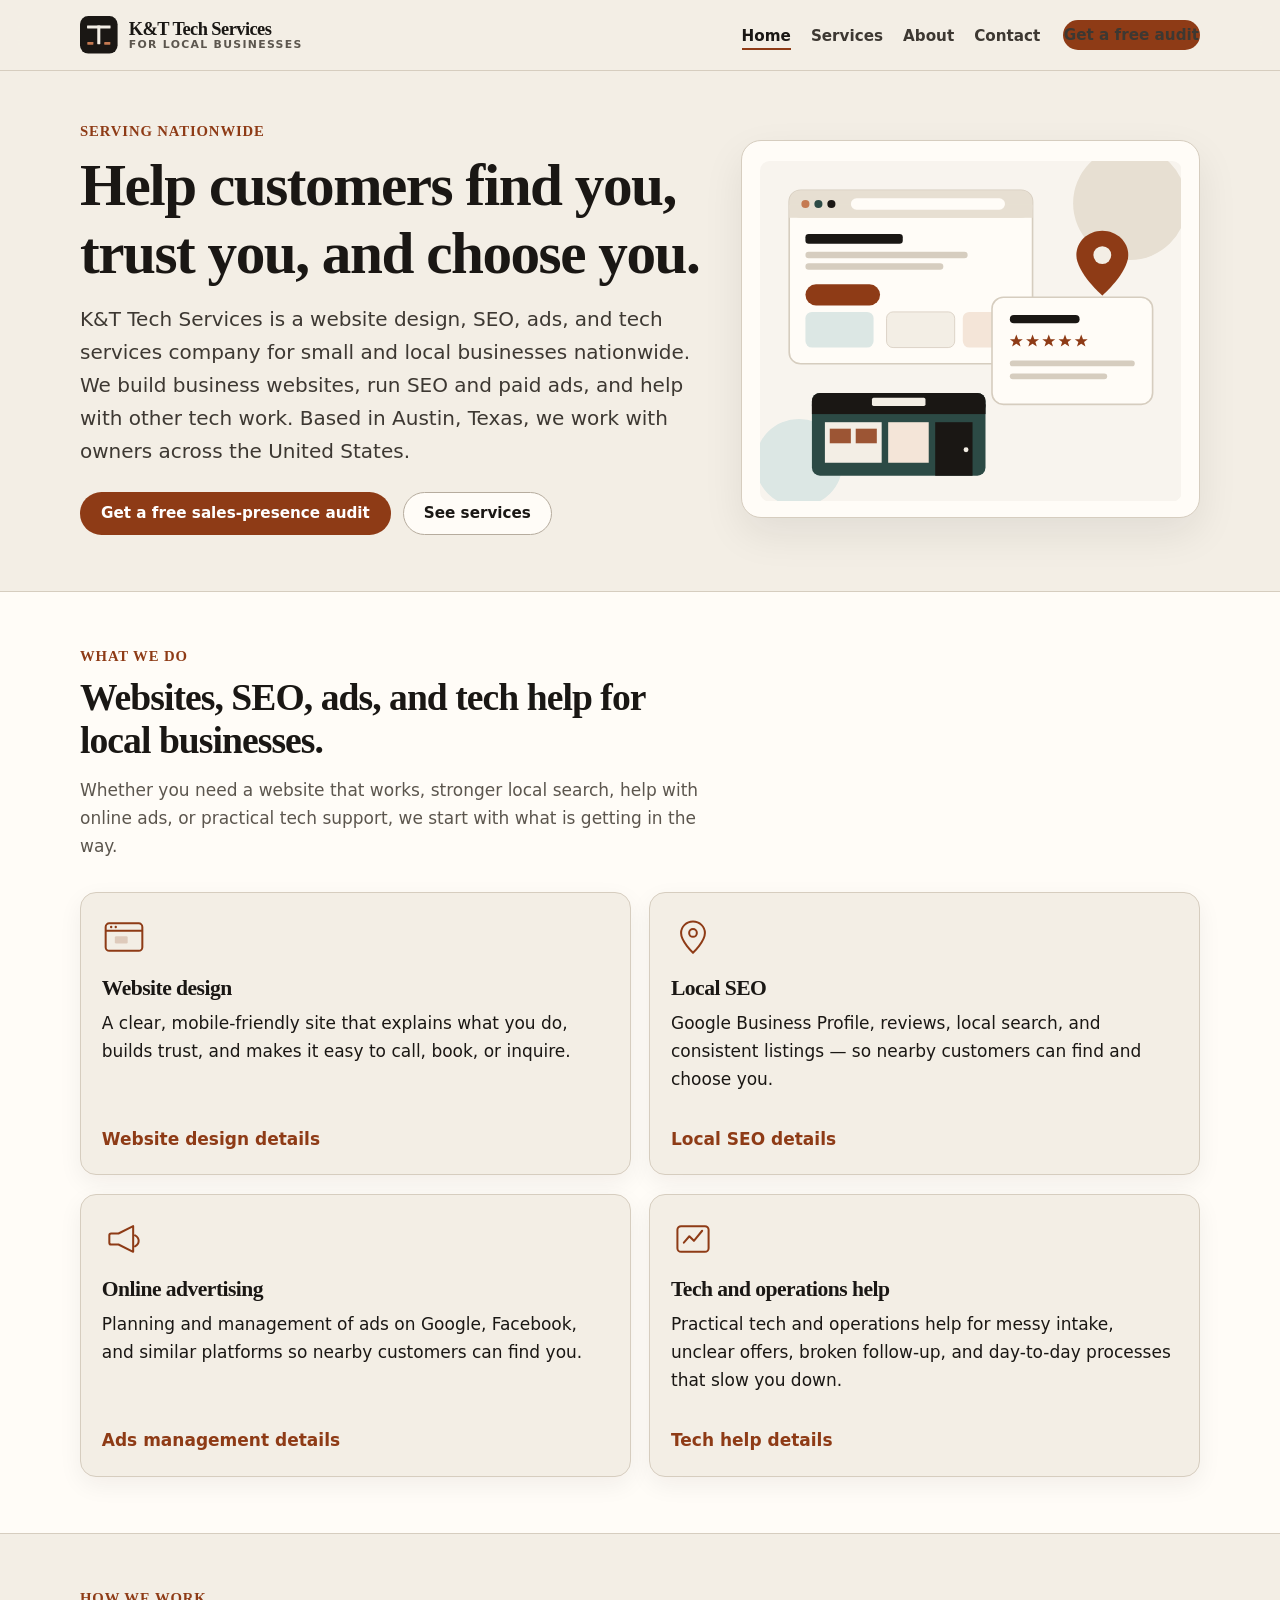
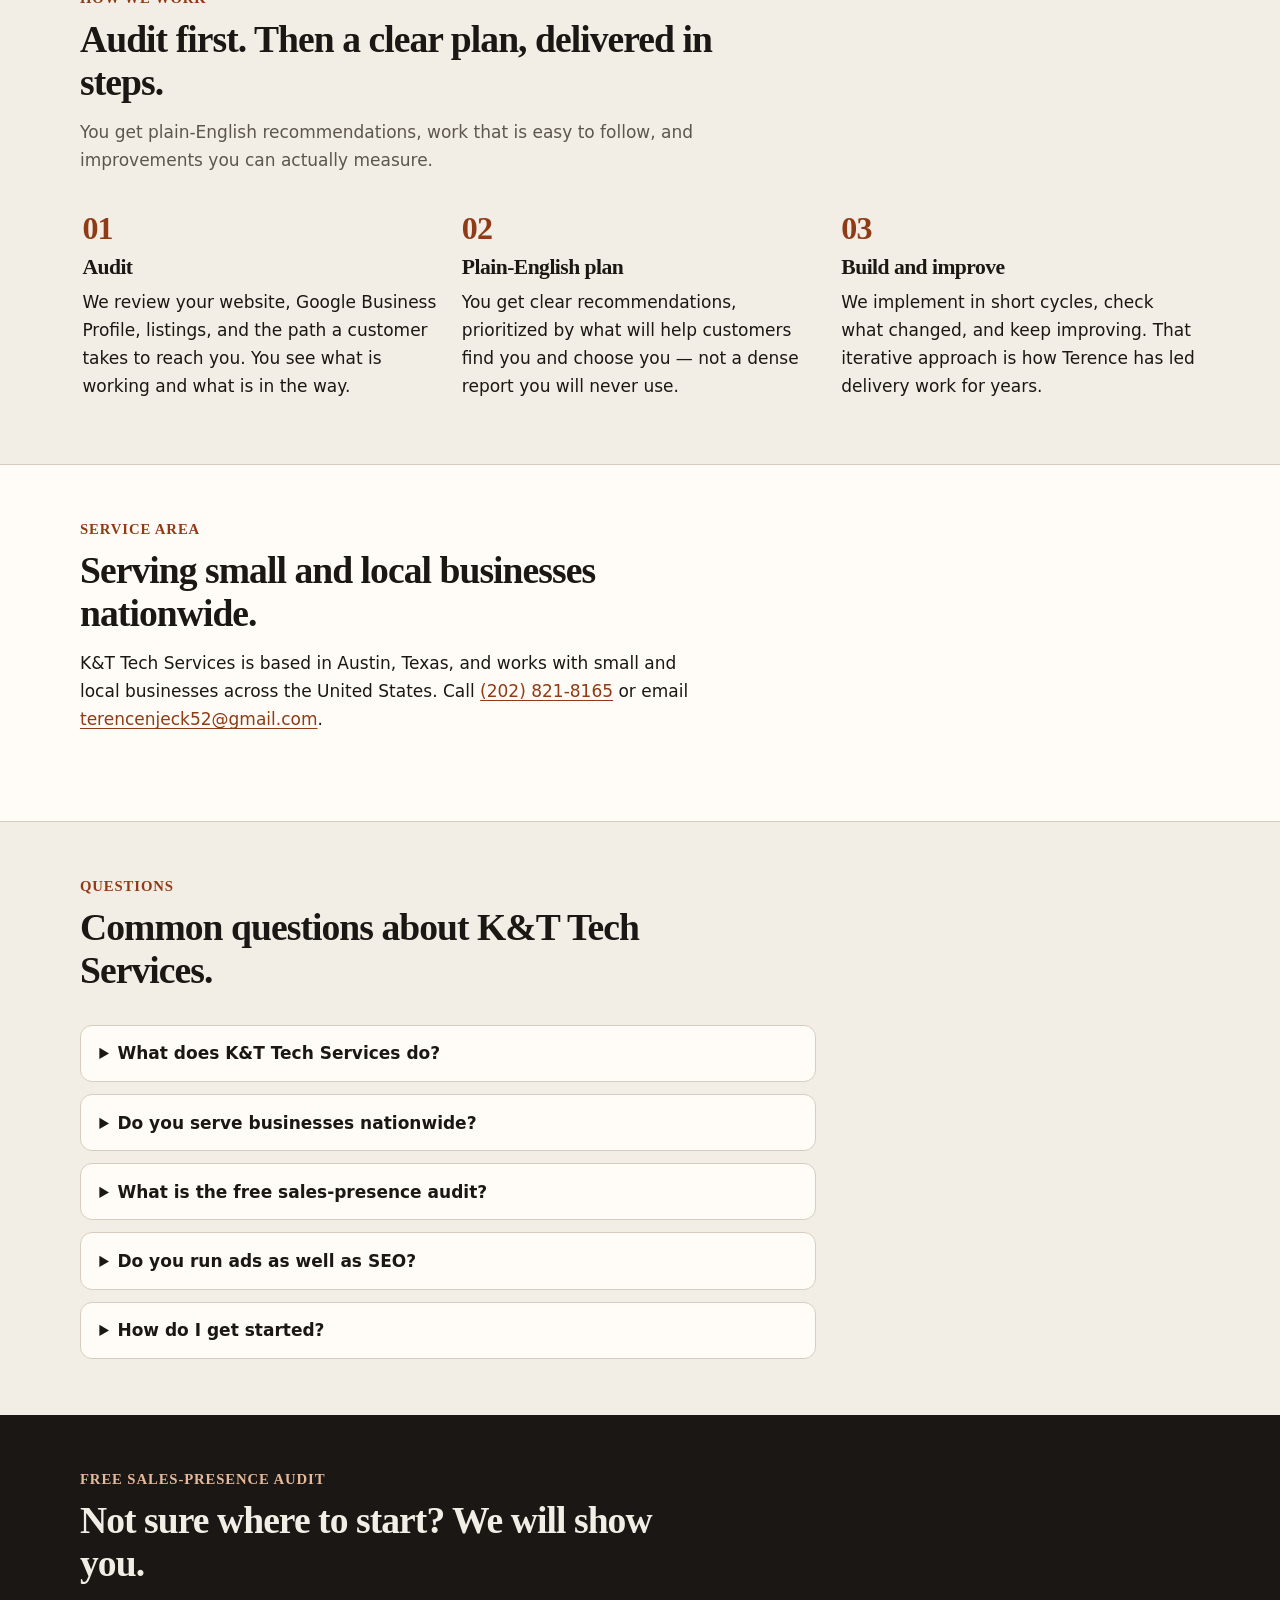
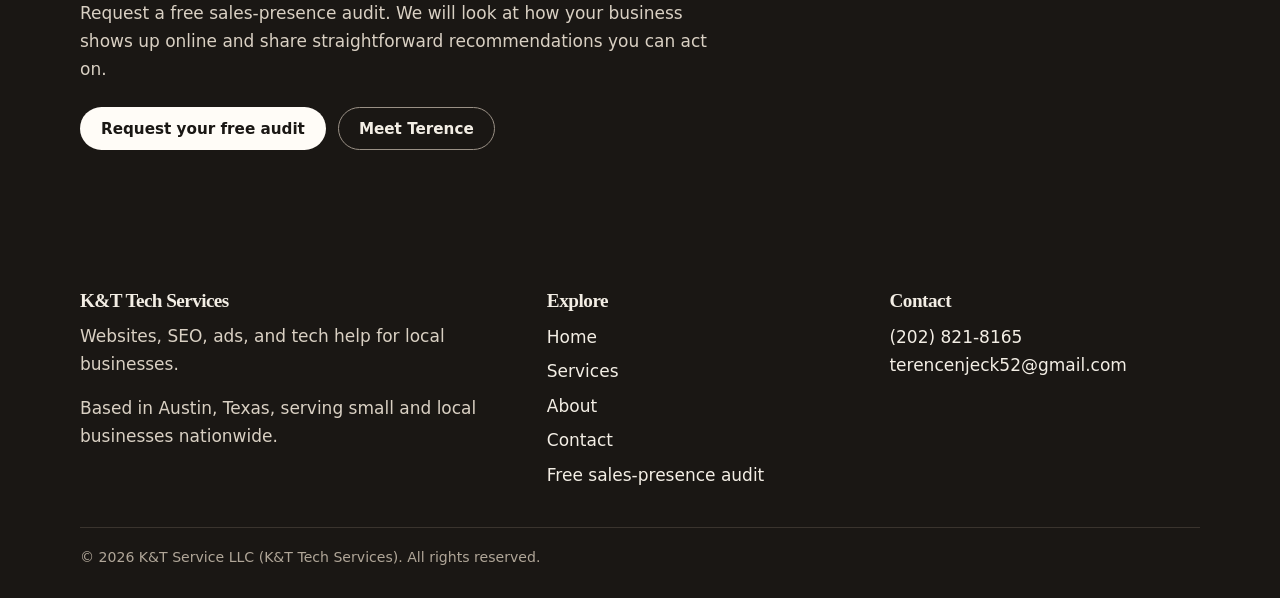
==== commit 90c022c3: "SEO: reframe service area as nationwide, with Austin as the company base" ====
--- a/index.html
+++ b/index.html
@@ -3,19 +3,19 @@
 <head>
   <meta charset="utf-8">
   <meta name="viewport" content="width=device-width, initial-scale=1">
-  <title>K&amp;T Tech Services | Websites, SEO &amp; Ads in Austin, TX</title>
-  <meta name="description" content="K&amp;T Tech Services builds websites, runs SEO and online ads, and handles tech work for local businesses in Austin, Texas.">
+  <title>K&amp;T Tech Services | Websites, SEO &amp; Ads Nationwide</title>
+  <meta name="description" content="K&amp;T Tech Services builds websites, runs SEO and online ads, and handles tech work for small and local businesses nationwide.">
   <link rel="canonical" href="https://terencengoh.github.io/k-and-t-services/">
   <meta name="theme-color" content="#f3eee5">
   <meta property="og:type" content="website">
   <meta property="og:site_name" content="K&amp;T Tech Services">
   <meta property="og:url" content="https://terencengoh.github.io/k-and-t-services/">
   <meta property="og:locale" content="en_US">
-  <meta property="og:title" content="K&amp;T Tech Services | Websites, SEO &amp; Ads in Austin, TX">
-  <meta property="og:description" content="K&amp;T Tech Services builds websites, runs SEO and online ads, and handles tech work for local businesses in Austin, Texas.">
+  <meta property="og:title" content="K&amp;T Tech Services | Websites, SEO &amp; Ads Nationwide">
+  <meta property="og:description" content="K&amp;T Tech Services builds websites, runs SEO and online ads, and handles tech work for small and local businesses nationwide.">
   <meta name="twitter:card" content="summary">
-  <meta name="twitter:title" content="K&amp;T Tech Services | Websites, SEO &amp; Ads in Austin, TX">
-  <meta name="twitter:description" content="K&amp;T Tech Services builds websites, runs SEO and online ads, and handles tech work for local businesses in Austin, Texas.">
+  <meta name="twitter:title" content="K&amp;T Tech Services | Websites, SEO &amp; Ads Nationwide">
+  <meta name="twitter:description" content="K&amp;T Tech Services builds websites, runs SEO and online ads, and handles tech work for small and local businesses nationwide.">
   <link rel="icon" href="favicon.svg" type="image/svg+xml">
   <link rel="preconnect" href="https://fonts.googleapis.com">
   <link rel="preconnect" href="https://fonts.gstatic.com" crossorigin>
@@ -32,7 +32,7 @@
       "legalName": "K&T Service LLC",
       "alternateName": "K&T Services",
       "url": "https://terencengoh.github.io/k-and-t-services/",
-      "description": "K&T Tech Services is a website design, SEO, ads, and tech services company for local businesses in Austin, Texas. The company builds local and business websites, manages SEO and online advertising, and helps with other tech work. Serving local businesses across the Austin, Texas area and remotely nationwide.",
+      "description": "K&T Tech Services is a website design, SEO, ads, and tech services company for small and local businesses nationwide. The company is based in Austin, Texas, and builds local and business websites, manages SEO and online advertising, and helps with other tech work for businesses across the United States.",
       "telephone": "+1-202-821-8165",
       "email": "terencenjeck52@gmail.com",
       "image": "https://terencengoh.github.io/k-and-t-services/favicon.svg",
@@ -52,76 +52,10 @@
         "Online advertising",
         "Technology consulting"
       ],
-      "areaServed": [
-        {
-          "@type": "City",
-          "name": "Austin",
-          "containedInPlace": {
-            "@type": "State",
-            "name": "Texas"
-          }
-        },
-        {
-          "@type": "City",
-          "name": "Round Rock",
-          "containedInPlace": {
-            "@type": "State",
-            "name": "Texas"
-          }
-        },
-        {
-          "@type": "City",
-          "name": "Cedar Park",
-          "containedInPlace": {
-            "@type": "State",
-            "name": "Texas"
-          }
-        },
-        {
-          "@type": "City",
-          "name": "Pflugerville",
-          "containedInPlace": {
-            "@type": "State",
-            "name": "Texas"
-          }
-        },
-        {
-          "@type": "City",
-          "name": "Georgetown",
-          "containedInPlace": {
-            "@type": "State",
-            "name": "Texas"
-          }
-        },
-        {
-          "@type": "City",
-          "name": "Kyle",
-          "containedInPlace": {
-            "@type": "State",
-            "name": "Texas"
-          }
-        },
-        {
-          "@type": "City",
-          "name": "Buda",
-          "containedInPlace": {
-            "@type": "State",
-            "name": "Texas"
-          }
-        },
-        {
-          "@type": "AdministrativeArea",
-          "name": "Travis County, Texas"
-        },
-        {
-          "@type": "AdministrativeArea",
-          "name": "Williamson County, Texas"
-        },
-        {
-          "@type": "Country",
-          "name": "United States"
-        }
-      ],
+      "areaServed": {
+        "@type": "Country",
+        "name": "United States"
+      },
       "sameAs": [
         "https://www.facebook.com/profile.php?id=61582597083300"
       ],
@@ -201,10 +135,7 @@
         "telephone": "+1-202-821-8165",
         "email": "terencenjeck52@gmail.com",
         "contactType": "customer support",
-        "areaServed": [
-          "Austin, TX",
-          "United States"
-        ],
+        "areaServed": "United States",
         "availableLanguage": "English"
       }
     },
@@ -213,7 +144,7 @@
       "@id": "https://terencengoh.github.io/k-and-t-services/#website",
       "url": "https://terencengoh.github.io/k-and-t-services/",
       "name": "K&T Tech Services",
-      "description": "Website design, SEO, online ads, and tech services for local businesses in Austin, Texas.",
+      "description": "Website design, SEO, online ads, and tech services for small and local businesses nationwide.",
       "publisher": {
         "@id": "https://terencengoh.github.io/k-and-t-services/#business"
       },
@@ -223,8 +154,8 @@
       "@type": "WebPage",
       "@id": "https://terencengoh.github.io/k-and-t-services/#webpage",
       "url": "https://terencengoh.github.io/k-and-t-services/",
-      "name": "K&T Tech Services | Websites, SEO & Ads in Austin, TX",
-      "description": "K&T Tech Services builds websites, runs SEO and online ads, and handles tech work for local businesses in Austin, Texas.",
+      "name": "K&T Tech Services | Websites, SEO & Ads Nationwide",
+      "description": "K&T Tech Services builds websites, runs SEO and online ads, and handles tech work for small and local businesses nationwide.",
       "isPartOf": {
         "@id": "https://terencengoh.github.io/k-and-t-services/#website"
       },
@@ -242,15 +173,15 @@
           "name": "What does K&T Tech Services do?",
           "acceptedAnswer": {
             "@type": "Answer",
-            "text": "K&T Tech Services (K&T Service LLC) is a website design, SEO, ads, and tech services company for local businesses in Austin, Texas. We build local and business websites, run SEO and paid ads on Google, Facebook, and similar platforms, and help with other tech work that makes it easier for customers to find you and get in touch."
+            "text": "K&T Tech Services (K&T Service LLC) is a website design, SEO, ads, and tech services company for small and local businesses nationwide. We build local and business websites, run SEO and paid ads on Google, Facebook, and similar platforms, and help with other tech work that makes it easier for customers to find you and get in touch."
           }
         },
         {
           "@type": "Question",
-          "name": "Do you work with local businesses outside Austin?",
+          "name": "Do you serve businesses nationwide?",
           "acceptedAnswer": {
             "@type": "Answer",
-            "text": "Yes. We work with local businesses across the Austin, Texas area, including nearby communities such as Round Rock, Cedar Park, Pflugerville, Georgetown, Kyle, and Buda, and we also work with owners remotely nationwide."
+            "text": "Yes. We work with small and local businesses across the United States. The company is based in Austin, Texas, and most work is done remotely."
           }
         },
         {
@@ -315,9 +246,9 @@
     <section class="hero">
       <div class="wrap hero-grid">
         <div>
-          <p class="hero-kicker">Austin, Texas</p>
-          <h1>Help Austin customers find you, trust you, and choose you.</h1>
-          <p class="lede">K&amp;T Tech Services is a website design, SEO, ads, and tech services company for local businesses in Austin, Texas. We build business websites, run SEO and paid ads, and help with other tech work. Serving Austin, nearby communities, and owners remotely nationwide.</p>
+          <p class="hero-kicker">Serving nationwide</p>
+          <h1>Help customers find you, trust you, and choose you.</h1>
+          <p class="lede">K&amp;T Tech Services is a website design, SEO, ads, and tech services company for small and local businesses nationwide. We build business websites, run SEO and paid ads, and help with other tech work. Based in Austin, Texas, we work with owners across the United States.</p>
           <div class="btn-row">
             <a class="btn btn-primary" href="contact.html?service=audit">Get a free sales-presence audit</a>
             <a class="btn btn-secondary" href="services.html">See services</a>
@@ -465,8 +396,8 @@
       <div class="wrap">
         <div class="section-head">
           <p class="section-kicker">Service area</p>
-          <h2 id="area-heading">Austin, Texas, nearby communities, and remotely nationwide.</h2>
-          <p>K&amp;T Tech Services works with local businesses in Austin, Texas, and nearby communities including Round Rock, Cedar Park, Pflugerville, Georgetown, Kyle, and Buda, plus owners remotely nationwide. Call <a href="tel:+12028218165">(202) 821-8165</a> or email <a href="mailto:terencenjeck52@gmail.com">terencenjeck52@gmail.com</a>.</p>
+          <h2 id="area-heading">Serving small and local businesses nationwide.</h2>
+          <p>K&amp;T Tech Services is based in Austin, Texas, and works with small and local businesses across the United States. Call <a href="tel:+12028218165">(202) 821-8165</a> or email <a href="mailto:terencenjeck52@gmail.com">terencenjeck52@gmail.com</a>.</p>
         </div>
       </div>
     </section>
@@ -480,11 +411,11 @@
         <div class="faq-list">
           <details>
             <summary>What does K&amp;T Tech Services do?</summary>
-            <p>K&amp;T Tech Services (K&amp;T Service LLC) is a website design, SEO, ads, and tech services company for local businesses in Austin, Texas. We build local and business websites, run SEO and paid ads on Google, Facebook, and similar platforms, and help with other tech work that makes it easier for customers to find you and get in touch.</p>
+            <p>K&amp;T Tech Services (K&amp;T Service LLC) is a website design, SEO, ads, and tech services company for small and local businesses nationwide. We build local and business websites, run SEO and paid ads on Google, Facebook, and similar platforms, and help with other tech work that makes it easier for customers to find you and get in touch.</p>
           </details>
           <details>
-            <summary>Do you work with local businesses outside Austin?</summary>
-            <p>Yes. We work with local businesses across the Austin, Texas area, including nearby communities such as Round Rock, Cedar Park, Pflugerville, Georgetown, Kyle, and Buda, and we also work with owners remotely nationwide.</p>
+            <summary>Do you serve businesses nationwide?</summary>
+            <p>Yes. We work with small and local businesses across the United States. The company is based in Austin, Texas, and most work is done remotely.</p>
           </details>
           <details>
             <summary>What is the free sales-presence audit?</summary>
@@ -521,7 +452,7 @@
       <div>
         <p class="wordmark">K&amp;T Tech Services</p>
         <p>Websites, SEO, ads, and tech help for local businesses.</p>
-        <p>Serving local businesses in Austin, Texas, nearby communities, and remotely nationwide.</p>
+        <p>Based in Austin, Texas, serving small and local businesses nationwide.</p>
       </div>
       <nav class="footer-nav" aria-label="Footer">
         <h2>Explore</h2>
--- a/css/styles.css
+++ b/css/styles.css
@@ -0,0 +1,954 @@
+/* K&T Tech Services — shared styles */
+:root {
+  --ink: #1a1714;
+  --ink-soft: #3d3832;
+  --muted: #5c564e;
+  --cream: #f3eee5;
+  --paper: #fffcf7;
+  --sand: #e7dfd2;
+  --line: #d6cdbf;
+  --accent: #8e3b16;
+  --accent-hover: #6f2c10;
+  --accent-soft: #f4e5d8;
+  --forest: #2c4a45;
+  --forest-soft: #dce7e4;
+  --focus: #8e3b16;
+  --danger: #8a1c1c;
+  --shadow: 0 16px 40px rgba(26, 23, 20, 0.08);
+  --shadow-soft: 0 8px 24px rgba(26, 23, 20, 0.06);
+  --radius: 1rem;
+  --radius-sm: 0.75rem;
+  --header-h: 4.35rem;
+  --max: 70rem;
+  --narrow: 46rem;
+  --font-serif: "Source Serif 4", Georgia, "Times New Roman", serif;
+  --font-sans: "Segoe UI", system-ui, -apple-system, "Helvetica Neue", Helvetica, Arial, sans-serif;
+  --space: 1.25rem;
+}
+
+*,
+*::before,
+*::after {
+  box-sizing: border-box;
+}
+
+html {
+  scroll-behavior: smooth;
+}
+
+html:focus-within {
+  scroll-behavior: smooth;
+}
+
+body {
+  margin: 0;
+  background: var(--cream);
+  color: var(--ink);
+  font-family: var(--font-sans);
+  font-size: 1.0625rem;
+  line-height: 1.65;
+  min-height: 100vh;
+  display: flex;
+  flex-direction: column;
+}
+
+img,
+svg {
+  max-width: 100%;
+  display: block;
+}
+
+a {
+  color: var(--accent);
+  text-decoration-thickness: 1px;
+  text-underline-offset: 0.18em;
+}
+
+a:hover {
+  color: var(--accent-hover);
+}
+
+:focus-visible {
+  outline: 2px solid var(--focus);
+  outline-offset: 3px;
+}
+
+.skip-link {
+  position: absolute;
+  left: 1rem;
+  top: -4rem;
+  z-index: 200;
+  background: var(--ink);
+  color: var(--paper);
+  padding: 0.6rem 1rem;
+  border-radius: 0.4rem;
+  text-decoration: none;
+}
+
+.skip-link:focus {
+  top: 0.75rem;
+}
+
+h1,
+h2,
+h3,
+h4,
+.wordmark,
+.step-num,
+.hero-kicker,
+.section-kicker {
+  font-family: var(--font-serif);
+  font-weight: 600;
+  letter-spacing: -0.025em;
+  line-height: 1.15;
+  color: var(--ink);
+}
+
+h1 {
+  font-size: clamp(2.15rem, 5.4vw, 3.7rem);
+  margin: 0 0 1rem;
+}
+
+h2 {
+  font-size: clamp(1.7rem, 3.2vw, 2.35rem);
+  margin: 0 0 0.85rem;
+}
+
+h3 {
+  font-size: 1.35rem;
+  margin: 0 0 0.5rem;
+}
+
+p {
+  margin: 0 0 1rem;
+}
+
+p:last-child {
+  margin-bottom: 0;
+}
+
+.lede {
+  font-size: clamp(1.1rem, 2vw, 1.25rem);
+  color: var(--ink-soft);
+  max-width: 40rem;
+}
+
+.muted {
+  color: var(--muted);
+}
+
+.section-kicker,
+.hero-kicker {
+  display: block;
+  font-size: 0.92rem;
+  font-weight: 600;
+  letter-spacing: 0.06em;
+  text-transform: uppercase;
+  color: var(--accent);
+  margin-bottom: 0.7rem;
+}
+
+.wrap {
+  width: min(calc(100% - 2rem), var(--max));
+  margin-inline: auto;
+}
+
+.wrap-narrow {
+  width: min(calc(100% - 2rem), var(--narrow));
+  margin-inline: auto;
+}
+
+/* Header */
+.site-header {
+  position: sticky;
+  top: 0;
+  z-index: 100;
+  background: color-mix(in srgb, var(--cream) 88%, transparent);
+  backdrop-filter: blur(14px);
+  -webkit-backdrop-filter: blur(14px);
+  border-bottom: 1px solid var(--line);
+}
+
+.header-inner {
+  width: min(calc(100% - 2rem), var(--max));
+  margin-inline: auto;
+  min-height: var(--header-h);
+  display: flex;
+  align-items: center;
+  justify-content: space-between;
+  gap: 1rem;
+}
+
+.logo {
+  display: flex;
+  align-items: center;
+  gap: 0.7rem;
+  text-decoration: none;
+  color: var(--ink);
+  flex-shrink: 0;
+}
+
+.logo:hover {
+  color: var(--ink);
+}
+
+.logo-mark {
+  width: 2.35rem;
+  height: 2.35rem;
+  flex-shrink: 0;
+}
+
+.wordmark {
+  font-size: 1.15rem;
+  letter-spacing: -0.03em;
+  font-weight: 600;
+  line-height: 1.1;
+}
+
+.wordmark small {
+  display: block;
+  font-family: var(--font-sans);
+  font-size: 0.68rem;
+  font-weight: 600;
+  letter-spacing: 0.12em;
+  text-transform: uppercase;
+  color: var(--muted);
+}
+
+.nav-toggle {
+  display: none;
+  width: 2.75rem;
+  height: 2.75rem;
+  border: 1px solid var(--line);
+  background: var(--paper);
+  border-radius: 0.55rem;
+  cursor: pointer;
+  align-items: center;
+  justify-content: center;
+  padding: 0;
+}
+
+.nav-toggle-bars {
+  display: block;
+  width: 1.15rem;
+  height: 2px;
+  background: var(--ink);
+  position: relative;
+  border: 0;
+}
+
+.nav-toggle-bars::before,
+.nav-toggle-bars::after {
+  content: "";
+  position: absolute;
+  left: 0;
+  width: 1.15rem;
+  height: 2px;
+  background: var(--ink);
+}
+
+.nav-toggle-bars::before {
+  top: -6px;
+}
+
+.nav-toggle-bars::after {
+  top: 6px;
+}
+
+.nav-toggle[aria-expanded="true"] .nav-toggle-bars {
+  background: transparent;
+}
+
+.nav-toggle[aria-expanded="true"] .nav-toggle-bars::before {
+  top: 0;
+  transform: rotate(45deg);
+}
+
+.nav-toggle[aria-expanded="true"] .nav-toggle-bars::after {
+  top: 0;
+  transform: rotate(-45deg);
+}
+
+.site-nav {
+  display: flex;
+  align-items: center;
+  gap: 0.35rem 1.4rem;
+}
+
+.site-nav ul {
+  display: flex;
+  gap: 0.2rem 1.25rem;
+  list-style: none;
+  margin: 0;
+  padding: 0;
+}
+
+.site-nav a {
+  color: var(--ink-soft);
+  text-decoration: none;
+  font-weight: 600;
+  font-size: 0.95rem;
+  padding: 0.3rem 0;
+}
+
+.site-nav a:hover,
+.site-nav a[aria-current="page"] {
+  color: var(--ink);
+}
+
+.site-nav a[aria-current="page"] {
+  box-shadow: inset 0 -2px 0 var(--accent);
+}
+
+.btn {
+  display: inline-flex;
+  align-items: center;
+  justify-content: center;
+  gap: 0.45rem;
+  border: 1px solid transparent;
+  border-radius: 999px;
+  padding: 0.72rem 1.25rem;
+  font: inherit;
+  font-size: 0.95rem;
+  font-weight: 650;
+  line-height: 1.2;
+  text-decoration: none;
+  cursor: pointer;
+  transition: background-color 0.15s ease, color 0.15s ease, border-color 0.15s ease, transform 0.15s ease;
+}
+
+.btn:hover {
+  text-decoration: none;
+}
+
+.btn-primary,
+.header-cta {
+  background: var(--accent);
+  color: #fff;
+}
+
+.btn-primary:hover,
+.header-cta:hover {
+  background: var(--accent-hover);
+  color: #fff;
+}
+
+.btn-secondary {
+  background: var(--paper);
+  color: var(--ink);
+  border-color: #b6ac9e;
+}
+
+.btn-secondary:hover {
+  background: #fff;
+  color: var(--ink);
+  border-color: var(--ink);
+}
+
+.btn-ghost {
+  background: transparent;
+  color: #f3eee5;
+  border-color: #9a9186;
+}
+
+.btn-ghost:hover {
+  background: rgba(255, 252, 247, 0.1);
+  color: #fff;
+  border-color: #f3eee5;
+}
+
+.btn-light {
+  background: var(--paper);
+  color: var(--ink);
+}
+
+.btn-light:hover {
+  background: #fff;
+  color: var(--ink);
+}
+
+.btn-row {
+  display: flex;
+  flex-wrap: wrap;
+  gap: 0.75rem;
+  margin-top: 1.5rem;
+}
+
+/* Hero and page headers */
+main {
+  flex: 1;
+}
+
+.hero {
+  padding: 3.25rem 0 3.5rem;
+}
+
+.hero-grid {
+  display: grid;
+  grid-template-columns: minmax(0, 1.15fr) minmax(0, 0.85fr);
+  gap: 2.5rem;
+  align-items: center;
+}
+
+.hero-art {
+  background: var(--paper);
+  border: 1px solid var(--line);
+  border-radius: calc(var(--radius) + 0.25rem);
+  padding: 1.25rem 1.1rem 1rem;
+  box-shadow: var(--shadow);
+}
+
+.hero-art svg {
+  width: 100%;
+  height: auto;
+}
+
+.page-hero {
+  padding: 3rem 0 2.25rem;
+  border-bottom: 1px solid var(--line);
+}
+
+.page-hero h1 {
+  max-width: 18ch;
+}
+
+/* Sections */
+.section {
+  padding: 3.5rem 0;
+}
+
+.section-head {
+  max-width: 40rem;
+  margin-bottom: 2rem;
+}
+
+.band {
+  background: var(--paper);
+  border-block: 1px solid var(--line);
+}
+
+.band-ink {
+  background: var(--ink);
+  color: #f3eee5;
+  border: 0;
+  padding-bottom: 4rem;
+}
+
+.band-ink h2,
+.band-ink .section-kicker {
+  color: #f3eee5;
+}
+
+.band-ink .section-kicker {
+  color: #e8b89a;
+}
+
+.band-ink .muted,
+.band-ink p {
+  color: #d9d0c3;
+}
+
+/* Cards and grids */
+.card-grid {
+  display: grid;
+  grid-template-columns: repeat(2, minmax(0, 1fr));
+  gap: 1.15rem;
+}
+
+.card {
+  background: var(--paper);
+  border: 1px solid var(--line);
+  border-radius: var(--radius);
+  padding: 1.4rem 1.3rem 1.35rem;
+  box-shadow: var(--shadow-soft);
+  height: 100%;
+  display: flex;
+  flex-direction: column;
+}
+
+.band .card {
+  background: var(--cream);
+}
+
+.card-icon {
+  width: 2.75rem;
+  height: 2.75rem;
+  margin-bottom: 1rem;
+  color: var(--accent);
+}
+
+.card a.card-link {
+  margin-top: auto;
+  padding-top: 1rem;
+  font-weight: 650;
+  color: var(--accent);
+  text-decoration: none;
+}
+
+.card a.card-link:hover {
+  color: var(--accent-hover);
+  text-decoration: underline;
+}
+
+.steps {
+  display: grid;
+  grid-template-columns: repeat(3, minmax(0, 1fr));
+  gap: 1.15rem;
+  counter-reset: step;
+}
+
+.step {
+  padding: 0.25rem 0.15rem 0.5rem;
+}
+
+.step-num {
+  display: block;
+  font-size: 2rem;
+  color: var(--accent);
+  margin-bottom: 0.5rem;
+}
+
+.cite {
+  font-size: 0.95rem;
+  color: var(--muted);
+  border-left: 3px solid var(--sand);
+  padding-left: 1rem;
+  margin: 1.25rem 0 0;
+}
+
+.cite a {
+  color: inherit;
+}
+
+/* Service detail blocks */
+.service-block {
+  display: grid;
+  grid-template-columns: minmax(0, 0.9fr) minmax(0, 1.1fr);
+  gap: 2rem;
+  padding: 2.5rem 0;
+  border-top: 1px solid var(--line);
+  align-items: start;
+}
+
+.service-block:first-of-type {
+  border-top: 0;
+  padding-top: 0;
+}
+
+.include-list,
+.check-list {
+  list-style: none;
+  margin: 0 0 1.25rem;
+  padding: 0;
+}
+
+.include-list li,
+.check-list li {
+  position: relative;
+  padding-left: 1.45rem;
+  margin: 0 0 0.55rem;
+}
+
+.include-list li::before,
+.check-list li::before {
+  content: "";
+  position: absolute;
+  left: 0;
+  top: 0.55rem;
+  width: 0.55rem;
+  height: 0.55rem;
+  border-radius: 50%;
+  background: var(--accent);
+}
+
+.who-for {
+  background: var(--accent-soft);
+  border-radius: var(--radius-sm);
+  padding: 1rem 1.1rem;
+}
+
+.who-for strong {
+  display: block;
+  margin-bottom: 0.25rem;
+}
+
+/* About */
+.approach-grid {
+  display: grid;
+  grid-template-columns: repeat(2, minmax(0, 1fr));
+  gap: 1.15rem;
+}
+
+.approach-item {
+  background: var(--paper);
+  border: 1px solid var(--line);
+  border-radius: var(--radius);
+  padding: 1.25rem 1.2rem;
+}
+
+/* Contact */
+.contact-grid {
+  display: grid;
+  grid-template-columns: minmax(0, 0.85fr) minmax(0, 1.15fr);
+  gap: 2rem;
+  align-items: start;
+}
+
+.contact-details {
+  background: var(--paper);
+  border: 1px solid var(--line);
+  border-radius: var(--radius);
+  padding: 1.4rem 1.3rem;
+}
+
+.contact-details dl {
+  margin: 0;
+}
+
+.contact-details dt {
+  font-size: 0.78rem;
+  font-weight: 700;
+  letter-spacing: 0.08em;
+  text-transform: uppercase;
+  color: var(--muted);
+  margin: 1rem 0 0.2rem;
+}
+
+.contact-details dt:first-child {
+  margin-top: 0;
+}
+
+.contact-details dd {
+  margin: 0;
+}
+
+.contact-details a {
+  color: var(--ink);
+  font-weight: 650;
+  text-decoration: none;
+}
+
+.contact-details a:hover {
+  color: var(--accent);
+  text-decoration: underline;
+}
+
+.form-card {
+  background: var(--paper);
+  border: 1px solid var(--line);
+  border-radius: var(--radius);
+  padding: 1.5rem 1.35rem 1.4rem;
+  box-shadow: var(--shadow-soft);
+}
+
+.form-row {
+  margin-bottom: 1rem;
+}
+
+.form-row label,
+.form-row .label {
+  display: block;
+  font-weight: 650;
+  font-size: 0.92rem;
+  margin-bottom: 0.35rem;
+}
+
+.req {
+  color: var(--accent);
+}
+
+input[type="text"],
+input[type="email"],
+input[type="tel"],
+select,
+textarea {
+  width: 100%;
+  font: inherit;
+  color: var(--ink);
+  background: var(--cream);
+  border: 1px solid var(--line);
+  border-radius: 0.65rem;
+  padding: 0.7rem 0.8rem;
+}
+
+input:hover,
+select:hover,
+textarea:hover {
+  border-color: #c4b9a8;
+}
+
+input:focus,
+select:focus,
+textarea:focus {
+  outline: 2px solid var(--focus);
+  outline-offset: 1px;
+  border-color: var(--accent);
+  background: #fff;
+}
+
+textarea {
+  min-height: 8.5rem;
+  resize: vertical;
+}
+
+.honeypot {
+  position: absolute;
+  left: -10000px;
+  width: 1px;
+  height: 1px;
+  overflow: hidden;
+}
+
+.form-note {
+  font-size: 0.9rem;
+  color: var(--muted);
+  margin: 0.85rem 0 0;
+}
+
+.form-status[hidden] {
+  display: none;
+}
+
+.form-status {
+  margin: 0 0 1rem;
+  padding: 0.75rem 0.9rem;
+  border-radius: 0.65rem;
+  background: var(--forest-soft);
+  color: var(--forest);
+  font-weight: 600;
+}
+
+/* Thank-you */
+.thanks {
+  padding: 4.5rem 0 5rem;
+  text-align: center;
+}
+
+.thanks h1 {
+  max-width: none;
+}
+
+.thanks p {
+  margin-inline: auto;
+}
+
+/* Footer */
+.site-footer {
+  background: var(--ink);
+  color: #d9d0c3;
+  padding: 2.75rem 0 1.75rem;
+  margin-top: auto;
+}
+
+.footer-grid {
+  display: grid;
+  grid-template-columns: 1.4fr 1fr 1fr;
+  gap: 2rem;
+}
+
+.site-footer .wordmark,
+.site-footer h2 {
+  color: #f3eee5;
+  font-size: 1.2rem;
+  margin: 0 0 0.65rem;
+}
+
+.site-footer a {
+  color: #f3eee5;
+  text-decoration: none;
+}
+
+.site-footer a:hover {
+  color: #e8b89a;
+  text-decoration: underline;
+}
+
+.footer-nav ul,
+.footer-contact p {
+  list-style: none;
+  margin: 0;
+  padding: 0;
+}
+
+.footer-nav li {
+  margin: 0 0 0.4rem;
+}
+
+.footer-meta {
+  margin-top: 2rem;
+  padding-top: 1.15rem;
+  border-top: 1px solid #3a342e;
+  font-size: 0.88rem;
+  color: #b0a698;
+}
+
+/* Utilities */
+.visually-hidden {
+  position: absolute;
+  width: 1px;
+  height: 1px;
+  padding: 0;
+  margin: -1px;
+  overflow: hidden;
+  clip: rect(0, 0, 0, 0);
+  white-space: nowrap;
+  border: 0;
+}
+
+
+.breadcrumbs ol {
+  list-style: none;
+  display: flex;
+  flex-wrap: wrap;
+  gap: 0.25rem 0.15rem;
+  margin: 0 0 0.85rem;
+  padding: 0;
+  font-size: 0.88rem;
+  color: var(--muted);
+}
+
+.breadcrumbs li {
+  display: flex;
+  align-items: center;
+}
+
+.breadcrumbs li:not(:last-child)::after {
+  content: "/";
+  margin: 0 0.55rem;
+  color: var(--line);
+}
+
+.breadcrumbs a {
+  color: var(--muted);
+  text-decoration: none;
+}
+
+.breadcrumbs a:hover {
+  color: var(--accent);
+}
+
+.breadcrumbs [aria-current="page"] {
+  color: var(--ink-soft);
+}
+
+.faq-list {
+  display: grid;
+  gap: 0.75rem;
+  max-width: 46rem;
+}
+
+.faq-list details {
+  background: var(--paper);
+  border: 1px solid var(--line);
+  border-radius: var(--radius-sm);
+  padding: 0.85rem 1.15rem;
+}
+
+.faq-list summary {
+  cursor: pointer;
+  font-weight: 650;
+  color: var(--ink);
+}
+
+.faq-list details p {
+  margin: 0.75rem 0 0.15rem;
+  color: var(--ink-soft);
+}
+
+@media (max-width: 600px) {
+  .card-grid {
+    grid-template-columns: 1fr;
+  }
+}
+
+/* Responsive */
+@media (max-width: 900px) {
+  .hero-grid,
+  .steps,
+  .service-block,
+  .contact-grid,
+  .approach-grid,
+  .footer-grid {
+    grid-template-columns: 1fr;
+  }
+
+  .hero {
+    padding-top: 2.25rem;
+  }
+
+  .hero-art {
+    order: -1;
+    max-width: 28rem;
+  }
+
+  .service-block {
+    gap: 1.15rem;
+    padding: 2rem 0;
+  }
+}
+
+@media (max-width: 760px) {
+  .nav-toggle {
+    display: inline-flex;
+    margin-left: auto;
+  }
+
+  .header-inner {
+    flex-wrap: wrap;
+  }
+
+  .site-nav {
+    display: none;
+    flex-basis: 100%;
+    flex-direction: column;
+    align-items: stretch;
+    gap: 0.75rem;
+    padding: 0.25rem 0 1rem;
+  }
+
+  .site-nav.is-open {
+    display: flex;
+  }
+
+  .site-nav ul {
+    flex-direction: column;
+    gap: 0;
+  }
+
+  .site-nav a {
+    display: block;
+    padding: 0.65rem 0;
+    border-bottom: 1px solid var(--line);
+  }
+
+  .header-cta {
+    width: 100%;
+  }
+
+  .wordmark small {
+    display: none;
+  }
+}
+
+@media (prefers-reduced-motion: reduce) {
+  html {
+    scroll-behavior: auto;
+  }
+
+  .btn,
+  .nav-toggle-bars,
+  .nav-toggle-bars::before,
+  .nav-toggle-bars::after {
+    transition: none;
+  }
+}
+
+@media (prefers-contrast: more) {
+  .card,
+  .form-card,
+  .hero-art,
+  .contact-details,
+  .approach-item {
+    border-color: var(--ink);
+  }
+}
